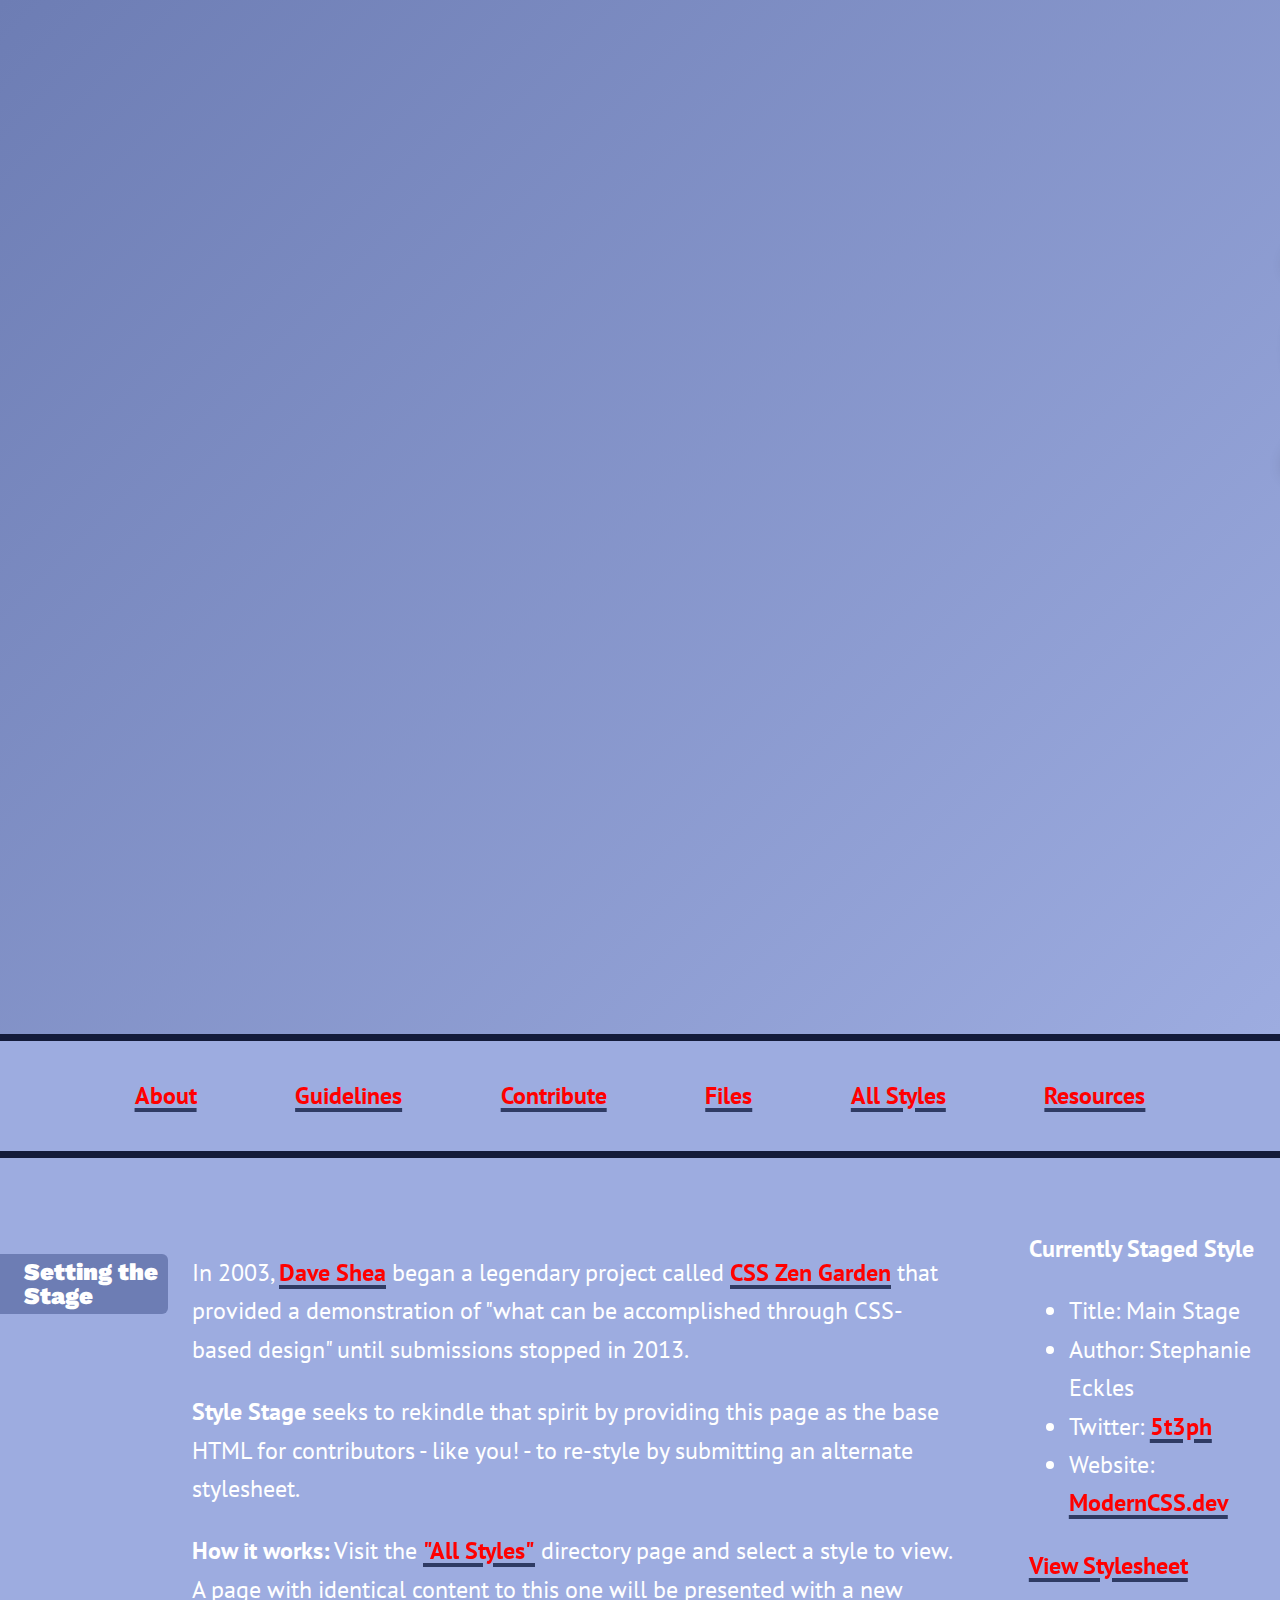
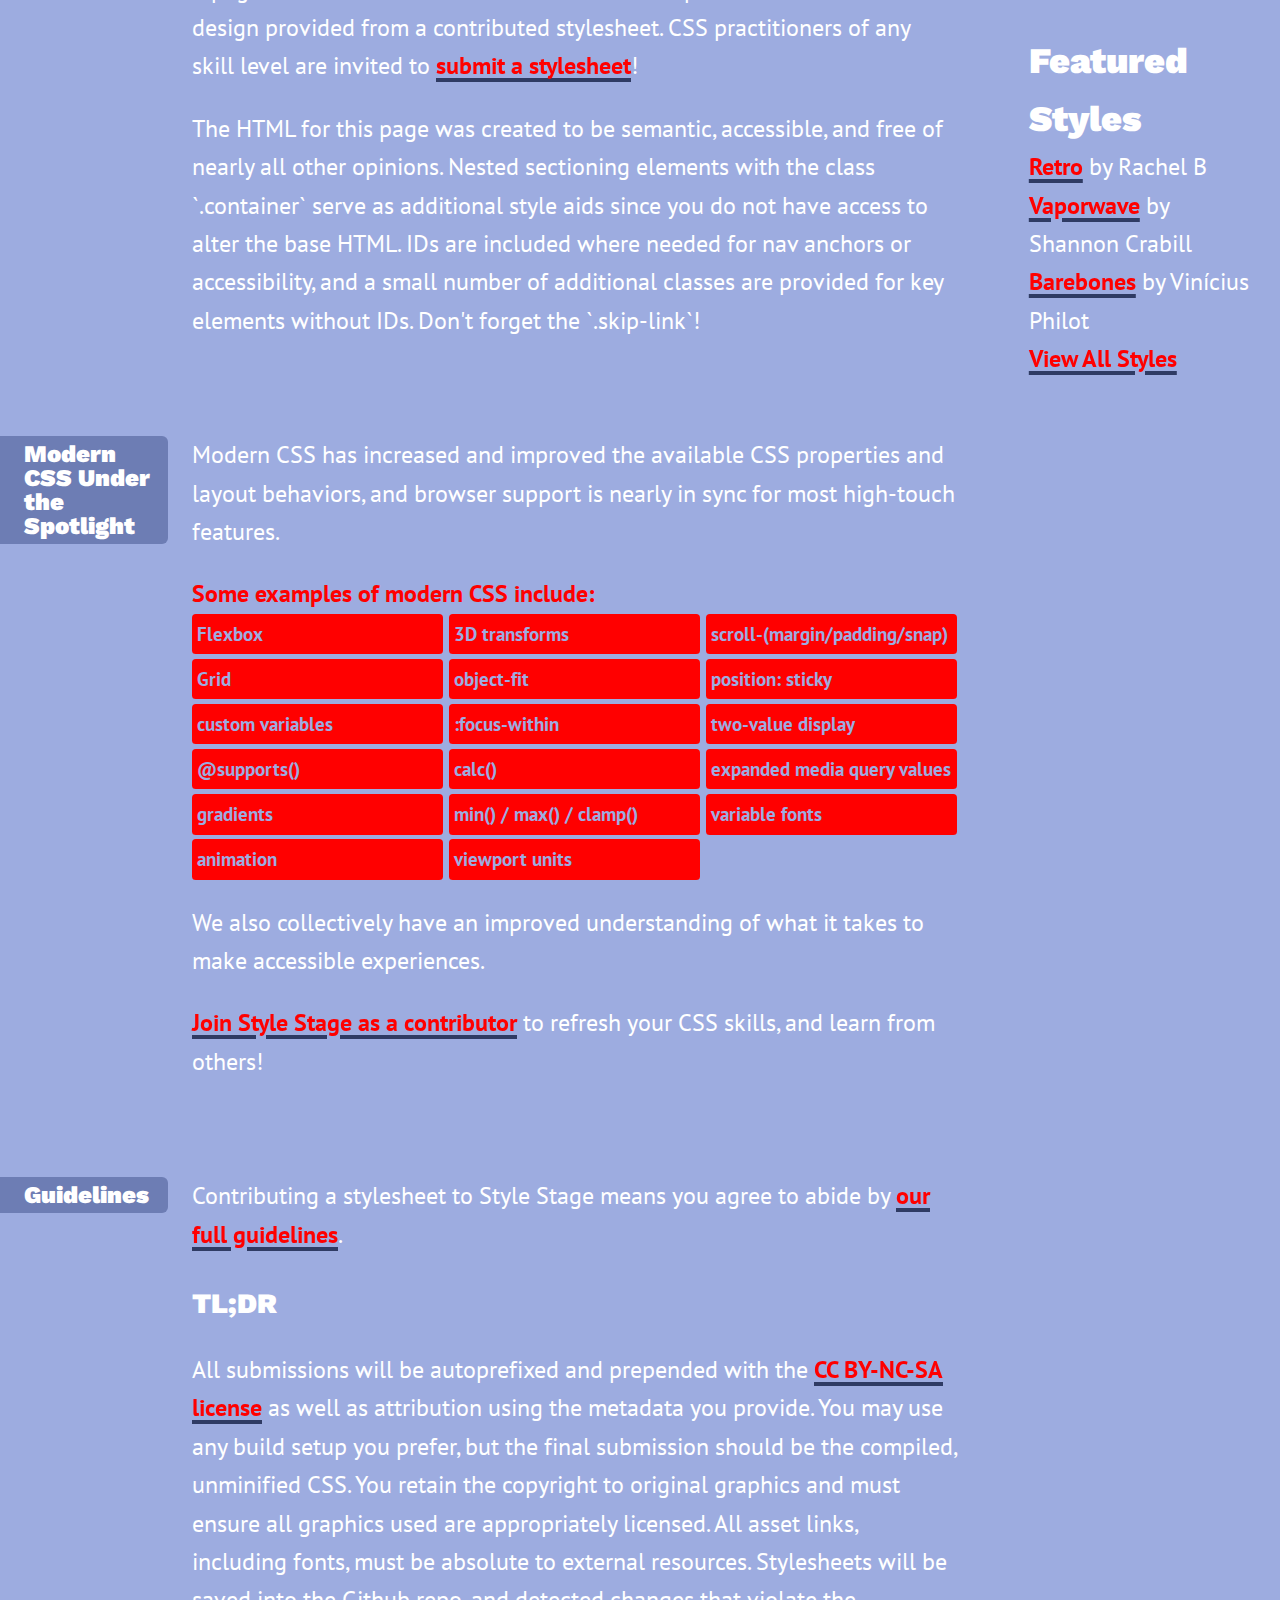
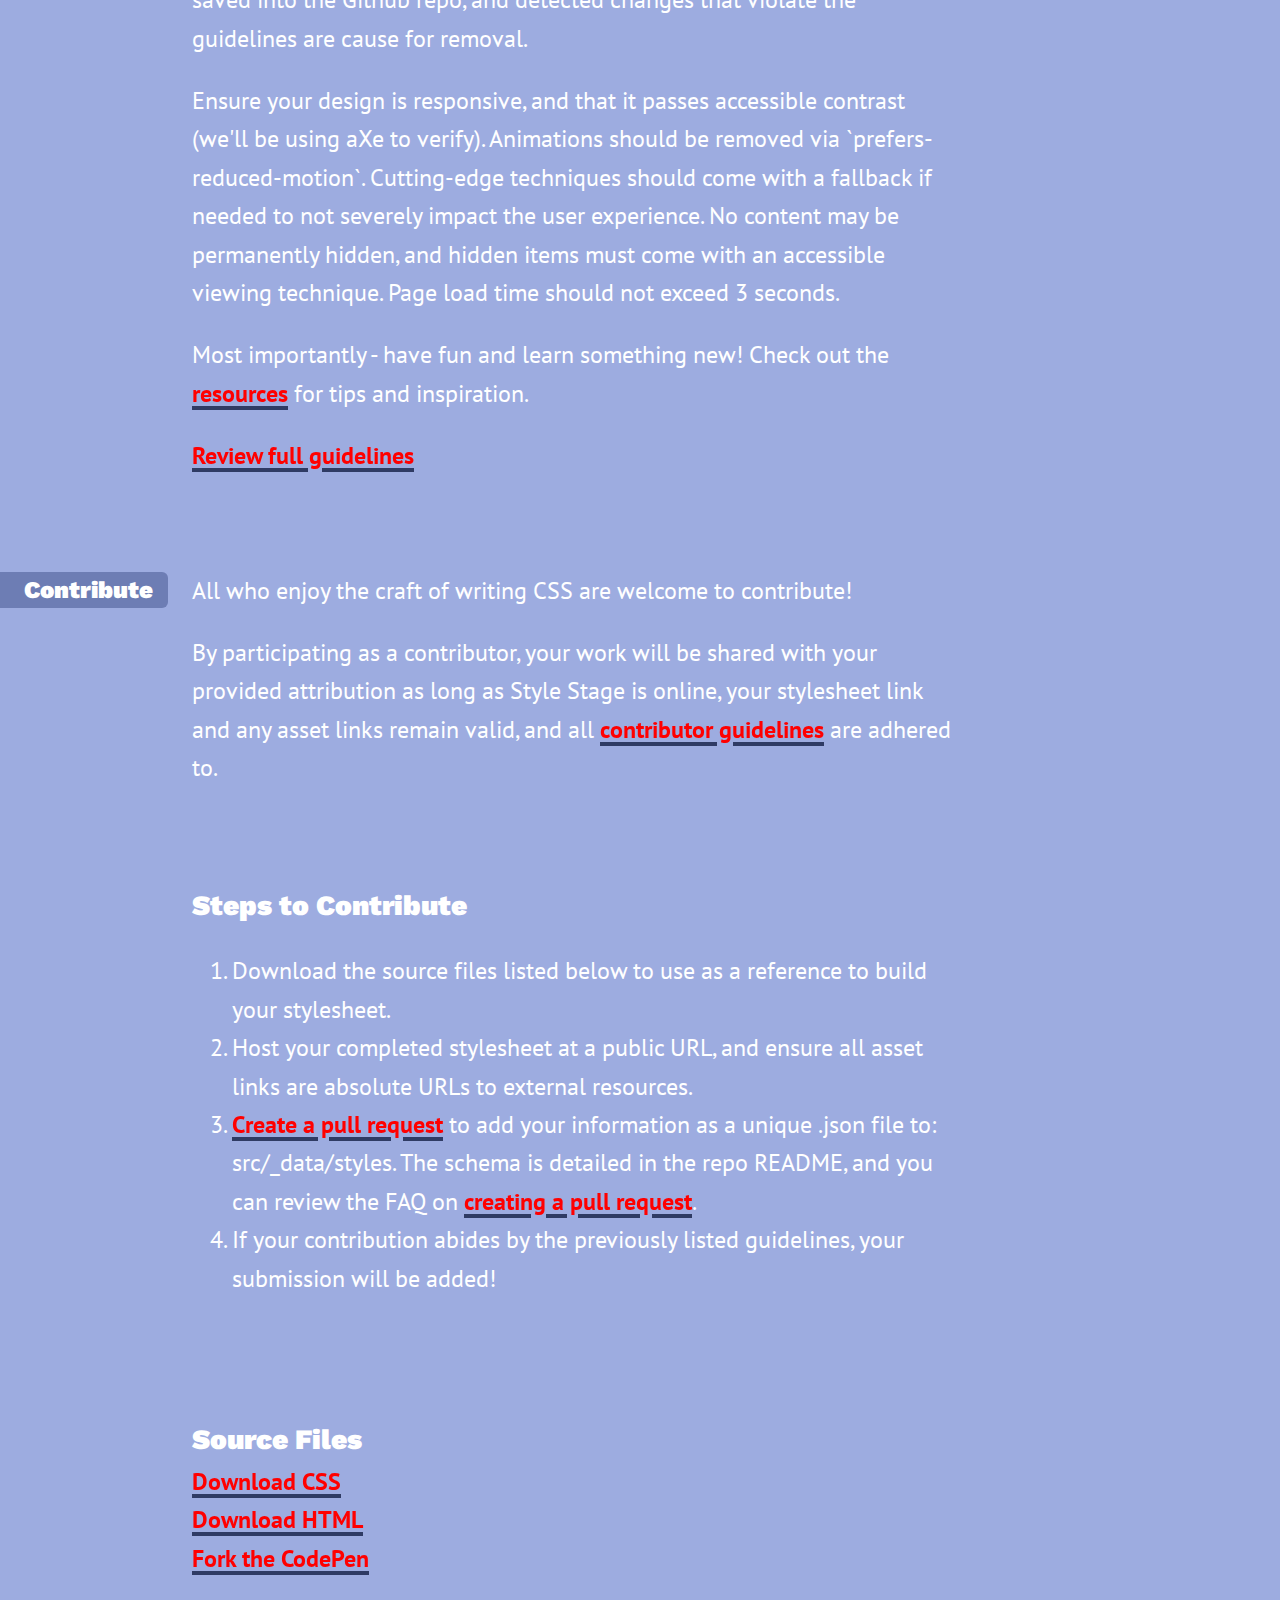
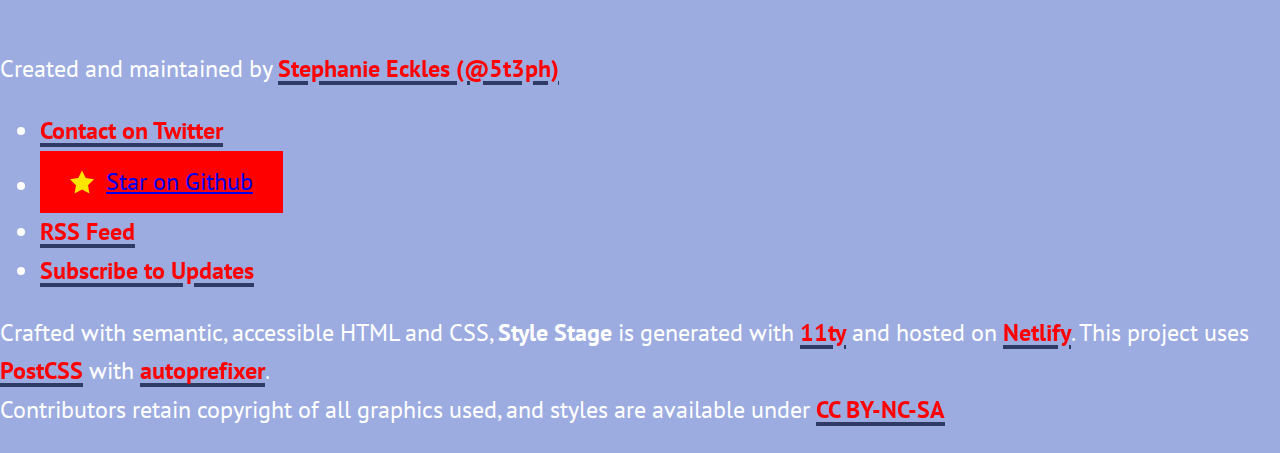
==== stylestage.html @ 35f38258 "from last stream" ====
<!DOCTYPE html>
<html lang="en">

<head>
  <meta charset="UTF-8" />
  <meta name="viewport" content="width=device-width, initial-scale=1" />
  <title>[Your Style Title] by Kevin Powell | Style Stage</title>
  <meta name="description" content="[Your optional description]" />
  <link
    href="https://fonts.googleapis.com/css2?family=PT+Sans+Narrow:wght@400;700&family=PT+Sans:ital,wght@0,400;0,700;1,400;1,700&display=swap"
    rel="stylesheet">
  <link href="https://fonts.googleapis.com/css2?family=Work+Sans:wght@100..900&display=swap" rel="stylesheet">
  <link href="https://fonts.googleapis.com/css2?family=Bungee+Shade&display=swap" rel="stylesheet">
  <link href="style.css" rel="stylesheet" />
</head>

<body>
  <a href="#main" class="skip-link">Skip to main content</a>
  <header>
    <div class="container">
      <h1>Style Stage</h1>
      <h2>A modern CSS showcase styled by community contributions</h2>
      <p>
        Maintained by <a href="https://twitter.com/5t3ph">Stephanie Eckles</a> of
        <a href="https://moderncss.dev">ModernCSS.dev</a>
      </p>
      <a href="https://github.com/5t3ph/stylestage" class="link-github"><span><svg xmlns="http://www.w3.org/2000/svg"
            viewBox="0 0 32 32" aria-hidden="true" focusable="false">
            <path
              d="M32 12.408l-11.056-1.607-4.944-10.018-4.944 10.018-11.056 1.607 8 7.798-1.889 11.011 9.889-5.199 9.889 5.199-1.889-11.011 8-7.798z">
            </path>
          </svg>
        </span>
        Star on Github</a>
    </div>
  </header>
  <nav>
    <ul>
      <li><a href="#about">About</a></li>
      <li><a href="#guidelines">Guidelines</a></li>
      <li><a href="#contribute">Contribute</a></li>
      <li><a href="#files">Files</a></li>
      <li><a href="/styles/">All Styles</a></li>
      <li><a href="/resources/">Resources</a></li>
    </ul>
  </nav>

  <main id="main" tabIndex="-1">
    <div class="container">
      <article id="about">
        <section class="container">
          <h2>Setting the Stage</h2>
          <p>
            In 2003, <a href="http://daveshea.com/projects/zen/">Dave Shea</a> began a legendary
            project called <a href="http://www.csszengarden.com/">CSS Zen Garden</a> that provided
            a demonstration of "what can be accomplished through CSS-based design" until
            submissions stopped in 2013.
          </p>
          <p>
            <strong>Style Stage</strong> seeks to rekindle that spirit by providing this page as
            the base HTML for contributors - like you! - to re-style by submitting an alternate
            stylesheet.
          </p>
          <blockquote>
            <p>
              <strong>How it works:</strong> Visit the
              <a href="/styles/">"All Styles"</a> directory page and select a style to view. A
              page with identical content to this one will be presented with a new design provided
              from a contributed stylesheet. CSS practitioners of any skill level are invited to
              <a href="#contribute">submit a stylesheet</a>!
            </p>
          </blockquote>
          <p>
            The HTML for this page was created to be semantic, accessible, and free of nearly all
            other opinions. Nested sectioning elements with the class `.container` serve as
            additional style aids since you do not have access to alter the base HTML. IDs are
            included where needed for nav anchors or accessibility, and a small number of
            additional classes are provided for key elements without IDs. Don't forget the
            `.skip-link`!
          </p>
        </section>
        <section class="container">
          <h2>Modern CSS Under the Spotlight</h2>
          <p>
            Modern CSS has increased and improved the available CSS properties and layout
            behaviors, and browser support is nearly in sync for most high-touch features.
          </p>
          <p>Some examples of modern CSS include:</p>
          <ul>
            <li>Flexbox</li>
            <li>Grid</li>
            <li>custom variables</li>
            <li>@supports()</li>
            <li>gradients</li>
            <li>animation</li>
            <li>3D transforms</li>
            <li>object-fit</li>
            <li>:focus-within</li>
            <li>calc()</li>
            <li>min() / max() / clamp()</li>
            <li>viewport units</li>
            <li>scroll-(margin/padding/snap)</li>
            <li>position: sticky</li>
            <li>two-value display</li>
            <li>expanded media query values</li>
            <li>variable fonts</li>
          </ul>
          <p>
            We also collectively have an improved understanding of what it takes to make
            accessible experiences.
          </p>
          <p>
            <a href="#contribute">Join Style Stage as a contributor</a> to refresh your CSS
            skills, and learn from others!
          </p>
        </section>
      </article>
      <article id="guidelines">
        <section class="container">
          <h2>Guidelines</h2>
          <p>
            Contributing a stylesheet to Style Stage means you agree to abide by
            <a href="/guidelines/">our full guidelines</a>.
          </p>
          <h3>TL;DR</h3>
          <p>
            All submissions will be autoprefixed and prepended with the
            <a href="https://creativecommons.org/licenses/by-nc-sa/3.0/">CC BY-NC-SA license</a>
            as well as attribution using the metadata you provide. You may use any build setup you
            prefer, but the final submission should be the compiled, unminified CSS. You retain
            the copyright to original graphics and must ensure all graphics used are appropriately
            licensed. All asset links, including fonts, must be absolute to external resources.
            Stylesheets will be saved into the Github repo, and detected changes that violate the
            guidelines are cause for removal.
          </p>
          <p>
            Ensure your design is responsive, and that it passes accessible contrast (we'll be
            using aXe to verify). Animations should be removed via `prefers-reduced-motion`.
            Cutting-edge techniques should come with a fallback if needed to not severely impact
            the user experience. No content may be permanently hidden, and hidden items must come
            with an accessible viewing technique. Page load time should not exceed 3 seconds.
          </p>
          <p>
            Most importantly - have fun and learn something new! Check out the
            <a href="/resources/">resources</a> for tips and inspiration.
          </p>
          <a href="/guidelines/" class="link-guidelines">Review full guidelines</a>
        </section>
      </article>
      <article id="contribute">
        <section class="container">
          <h2>Contribute</h2>
          <p>All who enjoy the craft of writing CSS are welcome to contribute!</p>
          <p>
            By participating as a contributor, your work will be shared with your provided
            attribution as long as Style Stage is online, your stylesheet link and any asset links
            remain valid, and all <a href="/guidelines/">contributor guidelines</a> are adhered
            to.
          </p>
        </section>
        <section class="container">
          <h3>Steps to Contribute</h3>
          <ol>
            <li>
              Download the source files listed below to use as a reference to build your
              stylesheet.
            </li>
            <li>
              Host your completed stylesheet at a public URL, and ensure all asset links are
              absolute URLs to external resources.
            </li>
            <li>
              <a href="https://github.com/5t3ph/stylestage">Create a pull request</a> to add your
              information as a unique .json file to: src/_data/styles. The schema is detailed in
              the repo README, and you can review the FAQ on
              <a href="/guidelines/#how-do-i-create-a-pull-request-pr">creating a pull request</a>.
            </li>
            <li>
              If your contribution abides by the previously listed guidelines, your submission
              will be added!
            </li>
          </ol>
        </section>
        <footer id="files">
          <div class="container">
            <h3>Source Files</h3>
            <a href="/source-files/style.css" class="link-downloadcss" download>Download CSS</a>
            <a href="/source-files/stylestage.html" class="link-downloadhtml" download>Download HTML</a>
            <a href="https://codepen.io/5t3ph/pen/b493845ae41e836889dd84fdbb0f5291" class="link-codepen" download>Fork
              the CodePen</a>
          </div>
        </footer>
      </article>
    </div>
  </main>
  <aside class="profile" aria-labelledby="profile-title">
    <div class="container">
      <h4 id="profile-title">Currently Staged Style</h4>
      <ul>
        <li class="profile-title"><span>Title:</span> <span>Main Stage</span></li>
        <li class="profile-author"><span>Author:</span> <span>Stephanie Eckles</span></li>
        <li class="profile-twitter">
          <span>Twitter:</span> <span><a href="https://twitter.com/5t3ph">5t3ph</a></span>
        </li>
        <li class="profile-website">
          <span>Website:</span> <span><a href="https://moderncss.dev">ModernCSS.dev</a></span>
        </li>
      </ul>
      <a href="/styles/css/main-stage.css">View Stylesheet</a>
    </div>
  </aside>
  <aside id="styles">
    <div class="container">
      <h2>Featured Styles</h2>
      <ul class="features">
        <li>
          <span>
            <a href="/styles/retro">Retro<span aria-hidden="true"></span></a>
            <span>by Rachel B</span>
          </span>
        </li>
        <li>
          <span>
            <a href="/styles/vaporwave">Vaporwave<span aria-hidden="true"></span></a>
            <span>by Shannon Crabill</span>
          </span>
        </li>
        <li>
          <span>
            <a href="/styles/barebones">Barebones<span aria-hidden="true"></span></a>
            <span>by Vinícius Philot</span>
          </span>
        </li>
      </ul>

      <a href="/styles/" class="link-allstyles">View All Styles</a>
    </div>
  </aside>
  <footer class="page-footer">
    <div class="container">
      <p>
        Created and maintained by
        <a href="https://twitter.com/5t3ph">Stephanie Eckles (@5t3ph)</a>
      </p>
      <ul>
        <li>
          <a href="https://twitter.com/5t3ph" class="link-twittercontact">Contact on Twitter</a>
        </li>
        <li>
          <a href="https://github.com/5t3ph/stylestage" class="link-github"><svg xmlns="http://www.w3.org/2000/svg"
              viewBox="0 0 32 32" aria-hidden="true" focusable="false">
              <path
                d="M32 12.408l-11.056-1.607-4.944-10.018-4.944 10.018-11.056 1.607 8 7.798-1.889 11.011 9.889-5.199 9.889 5.199-1.889-11.011 8-7.798z">
              </path>
            </svg>
            Star on Github</a>
        </li>
        <li><a href="/feed/" class="link-rss">RSS Feed</a></li>
        <li><a href="/subscribe/" class="link-support">Subscribe to Updates</a></li>
      </ul>
      <p>
        Crafted with semantic, accessible HTML and CSS, <strong>Style Stage</strong> is generated
        with <a href="https://11ty.dev">11ty</a> and hosted on
        <a href="https://netlify.com">Netlify</a>. This project uses
        <a href="https://postcss.org/">PostCSS</a> with
        <a href="https://github.com/postcss/autoprefixer">autoprefixer</a>.
      </p>
      <p>
        Contributors retain copyright of all graphics used, and styles are available under
        <a href="https://creativecommons.org/licenses/by-nc-sa/3.0/">CC BY-NC-SA</a>
      </p>
    </div>
  </footer>
</body>

</html>
---- style.css ----
/*#region reset  */

/* Box sizing rules */
*,
*::before,
*::after {
  box-sizing: border-box;
}

:root {
  --ff-body: "PT Sans", sans-serif;
  --ff-heading: "Work Sans", cursive;
  --ff-accent: "Bungee Shade", sans-serif;

  --fw-normal: 400;
  --fw-bold: 700;

  --clr-primary-100: #9dace0;
  --clr-primary-200: #6d7db4;
  --clr-primary-300: #4f5c8d;
  --clr-primary-400: #2f3b64;
  --clr-primary-500: #131b3a;

  --fs-base: 1rem;

  --clr-accent: #85ff9e;

  --clr-light: #fff;
  --clr-dark: #000;

  --clr-gradient: linear-gradient(
    -225deg,
    var(--clr-primary-400),
    var(--clr-primary-500)
  );
}

/* Remove default padding */
ul[class],
ol[class] {
  padding: 0;
}

/* Remove default margin */
body,
h1,
h2,
h3,
h4,
p,
ul[class],
ol[class],
figure,
blockquote {
  margin: 0;
}

/* Set core root defaults */
html {
  scroll-behavior: smooth;
}

/* Set core body defaults */
body {
  min-height: 100vh;
  text-rendering: optimizeSpeed;
  line-height: 1.6;
  font-size: var(--fs-base);
}

/* Remove list styles on ul, ol elements with a class attribute */
ul[class],
ol[class] {
  list-style: none;
}

/* A elements that don't have a class get default styles */
a:not([class]) {
  text-decoration-skip-ink: auto;
}

/* Make images easier to work with */
img,
picture {
  max-width: 100%;
  height: auto;
  display: block;
}

/* Natural flow and rhythm in articles by default */
section > * + * {
  margin-top: 1em;
}

/* Inherit fonts for inputs and buttons */
input,
button,
textarea,
select {
  font: inherit;
}

:focus {
  outline: 2px solid var(--clr-accent);
  outline-offset: 2px;
}

html {
  scrollbar-color: var(--clr-primary-400) white;
  /* scrollbar-width: thin; */
  /* width: 100vw; */
}

::-webkit-scrollbar {
  width: 1em;
  background: var(--clr-primary-200);
  /* border-left: 1px solid var(--clr-primary-200); */
}

::-webkit-scrollbar-thumb {
  background-image: linear-gradient(
    var(--clr-primary-300),
    var(--clr-primary-400)
  );
  border-radius: 100vw;
}

/* Remove all animations and transitions for people that prefer not to see them */
@media (prefers-reduced-motion: reduce) {
  * {
    animation-duration: 0.01ms !important;
    animation-iteration-count: 1 !important;
    transition-duration: 0.01ms !important;
    scroll-behavior: auto !important;
  }
}

/*#endregion  */

::selection {
  color: var(--clr-light);
  background: var(--clr-primary-400);
}

html {
  overflow-x: hidden;

  font-size: 1.25rem;
  font-size: clamp(1rem, 5vw, 1.5rem);
  scroll-padding-top: 7rem;
}

body {
  background: var(--clr-primary-500);
  color: var(--clr-light);
  margin: 0;
  font-family: var(--ff-body);
  line-height: 1.6;
  width: 100vw;
}

.skip-link:not(:focus):not(:active) {
  clip: rect(0 0 0 0);
  clip-path: inset(50%);
  height: 1px;
  overflow: hidden;
  position: absolute;
  white-space: nowrap;
  width: 1px;
}

h1,
h2,
h3 {
  font-family: var(--ff-heading);
  font-weight: 900;
}

h1 {
  color: transparent;
  background-image: linear-gradient(-45deg, limegreen, var(--clr-accent));
  -webkit-background-clip: text;
  background-clip: text;
  padding: 0.05em;
  font-size: clamp(5rem, 2rem + 30vw, 14rem);
  text-transform: uppercase;
  line-height: 0.6;
  width: min-content;
  margin: 1rem calc(-50vw + 50%);
  /* opacity: 0.5; */
  text-align: center;
  position: relative;
  text-shadow: 0 0.05em 0.05em rgba(0, 0, 0, 0.3);
  letter-spacing: -0.075em;
}

h1::after {
  content: "";
  display: block;
  height: 4px;
  background: currentColor;
  width: 40%;
  margin: 2rem auto;
  opacity: 0.2;
}

h1 + h2 {
  font-size: clamp(2rem, 20vw, 2.5rem);
  line-height: 1;
  color: var(--clr-light);
}

a:not(.link-github) {
  color: var(--clr-accent);
  font-weight: var(--fw-bold);
  position: relative;
  text-underline-offset: 0.15em;
  text-decoration-color: var(--clr-primary-200);
  text-decoration-thickness: 0.15em;
  text-decoration-skip: none;
  transition: all 250ms;
}

a:hover,
a:focus {
  color: #fff;
  text-decoration-color: var(--clr-accent);
}

section {
  margin-bottom: 2em;
}

article h2 {
  font-size: 2rem;
  line-height: 1;
  background: var(--clr-primary-400);
  color: var(--clr-light);
  align-self: start;
  padding: 0.25em;
  border-radius: 0.25em;
}

.container {
  padding: 1rem;
  max-width: 75ch;
  margin-left: auto;
  margin-right: auto;
}

header {
  background-image: var(--clr-gradient);
  text-align: center;
  min-height: 100vh;
  display: flex;
  align-items: center;
  overflow: hidden;
}

header > .container > * + * {
  margin-top: 2rem;
}

header h2 {
  font-family: var(--ff-accent);
}

header a {
  color: var(--clr-light);
  opacity: 0.8;
}

nav {
  --border: 0.3em;
  background: var(--clr-primary-500);
  padding: 1.5em;
  margin: 0 0 2em 0;
  border-top: var(--border) solid var(--clr-primary-100);
  border-bottom: var(--border) solid var(--clr-primary-100);
}

@media (min-width: 37em) {
  nav {
    position: sticky;
    z-index: 100;
    top: calc(var(--border) * -1);
  }
}

nav ul {
  list-style: none;
  padding: 0;
  margin: 0;
  display: flex;
  justify-content: space-evenly;
}

nav a {
  color: var(--clr-light);
}

nav a::before,
nav a::after {
  display: none;
}

nav a:hover,
nav a:focus {
  color: var(--clr-primary-200);
}

.link-github {
  display: inline-flex;
  align-items: center;
  gap: 0.5em;
  background: var(--clr-accent);
  padding: 0.5em 1.25em;
  /* line-height: 1; */
}

.link-github span {
  display: flex;
  width: 1em;
}

.link-github svg {
  width: 1em;
  fill: #ffe600;
}

.link-github:hover,
.link-github:focus {
  background: var(--clr-light);
  color: var(--clr-accent);
}

#about ul {
  --gap: 0.25em;
  list-style: none;
  margin: 0;
  padding: 0;
  /* display: grid; */
  columns: 8em 4;
  gap: var(--gap);
}

#about li {
  align-self: start;
  font-size: 0.8rem;
  padding: 0.25em;
  background: var(--clr-accent);
  color: var(--clr-primary-500);
  font-weight: 700;
  margin-bottom: var(--gap);
  border-radius: 0.2em;
  break-inside: avoid;
  /* overflow-wrap: break-word; */
}

#about section:nth-of-type(2) p:nth-of-type(2) {
  font-weight: var(--fw-bold);
  color: var(--clr-accent);
}

@media (min-width: 60em) {
  body {
    display: grid;
    grid-template-columns: 4fr 1fr;
    column-gap: 1em;
    grid-template-areas:
      "header header"
      "nav nav"
      "main aside-one"
      "main aside-two"
      "main ."
      "footer footer";
  }

  header {
    grid-area: header;
  }
  nav {
    grid-area: nav;
  }
  main {
    grid-area: main;
  }

  footer {
    grid-area: footer;
  }

  aside:first-of-type {
    grid-area: aside-one;
  }
  aside:last-of-type {
    grid-area: aside-two;
  }

  .container {
    padding-left: 0;
    max-width: 70rem;
    margin-left: 0;
  }

  header .container {
    margin-left: auto;
    margin-right: auto;
    max-width: 75ch;
  }

  article .container {
    display: grid;
    column-gap: 1em;
    grid-template-columns: 7rem minmax(7em, 60ch);
  }

  article h2 {
    grid-column: 1 / 2;
    position: sticky;
    top: 7rem;
    font-size: 1rem;
    border-radius: 0 0.25em 0.25em 0;
    padding-left: 1em;
  }

  article *:not(h2) {
    grid-column: 2 / 3;
  }

  article p:first-of-type {
    margin: 0;
  }
}
@media (prefers-reduced-motion: no-preference) {
  header {
    animation: intro 2s forwards;
  }

  header .container h1 {
    transform: translate(100vw, 0);
  }

  header .container h1 {
    animation: 1s header-intro 1.2s forwards ease-in, glow 5s alternate infinite;
    width: min-content;
    transform-origin: top left;
  }
  header .container *:not(h1) {
    transform: translate(0, 100vh);
    animation: other-intro 1s forwards ease-in;
  }

  header .container h2 {
    animation-delay: 1.5s;
  }
  header .container p {
    animation-delay: 1.8s;
  }
  header .container a {
    animation-delay: 2.1s;
  }

  @media (min-width: 62.5em) {
    header .container h1 {
      width: min-content;
    }
  }

  @keyframes intro {
    0% {
      clip-path: polygon(50% 50%, 50% 50%, 50% 50%, 50% 50%);
    }

    20% {
      clip-path: polygon(45% 45%, 55% 45%, 55% 55%, 45% 55%);
    }

    40% {
      clip-path: polygon(45% 45%, 55% 45%, 55% 55%, 45% 55%);
      transform: rotate(2turn);
    }
    50% {
      clip-path: polygon(47% 47%, 53% 47%, 53% 53%, 47% 53%);
    }

    70% {
      clip-path: polygon(0 0, 100% 0%, 100% 100%, 0% 100%);
      transform: rotate(2turn);
    }
    100% {
      clip-path: polygon(0 0, 100% 0%, 100% 100%, 0% 100%);
      transform: rotate(2turn);
    }
  }

  @keyframes header-intro {
    0% {
      transform: translate(100vw, 0);
    }
    60% {
      transform: translate(0, 0);
      margin-left: 0;
    }
    62% {
      transform: translate(0, 0) rotate(-8deg);
      margin-left: 0;
    }
    74% {
      transform: translate(0, -10%) rotate(-8deg);
      margin-left: 0%;
    }
    74% {
      transform: translate(0, -10%) rotate(-8deg);
      margin-left: 0%;
    }
    100% {
      transform: translate(-50%, 0) rotate(0);
      margin-left: 50%;
    }
  }

  @keyframes other-intro {
    0% {
      transform: translate(0, 100vh);
    }
    90% {
      transform: translate(0, -30%);
    }
    96% {
      transform: translate(0, 20%);
    }
    100% {
      transform: translate(0, 0);
    }
  }
}

@media (prefers-color-scheme: light) {
  :root {
    --clr-primary-500: #9dace0;
    --clr-primary-400: #6d7db4;
    --clr-primary-300: #4f5c8d;
    --clr-primary-200: #2f3b64;
    --clr-primary-100: #131b3a;

    --clr-accent: red;
  }
}
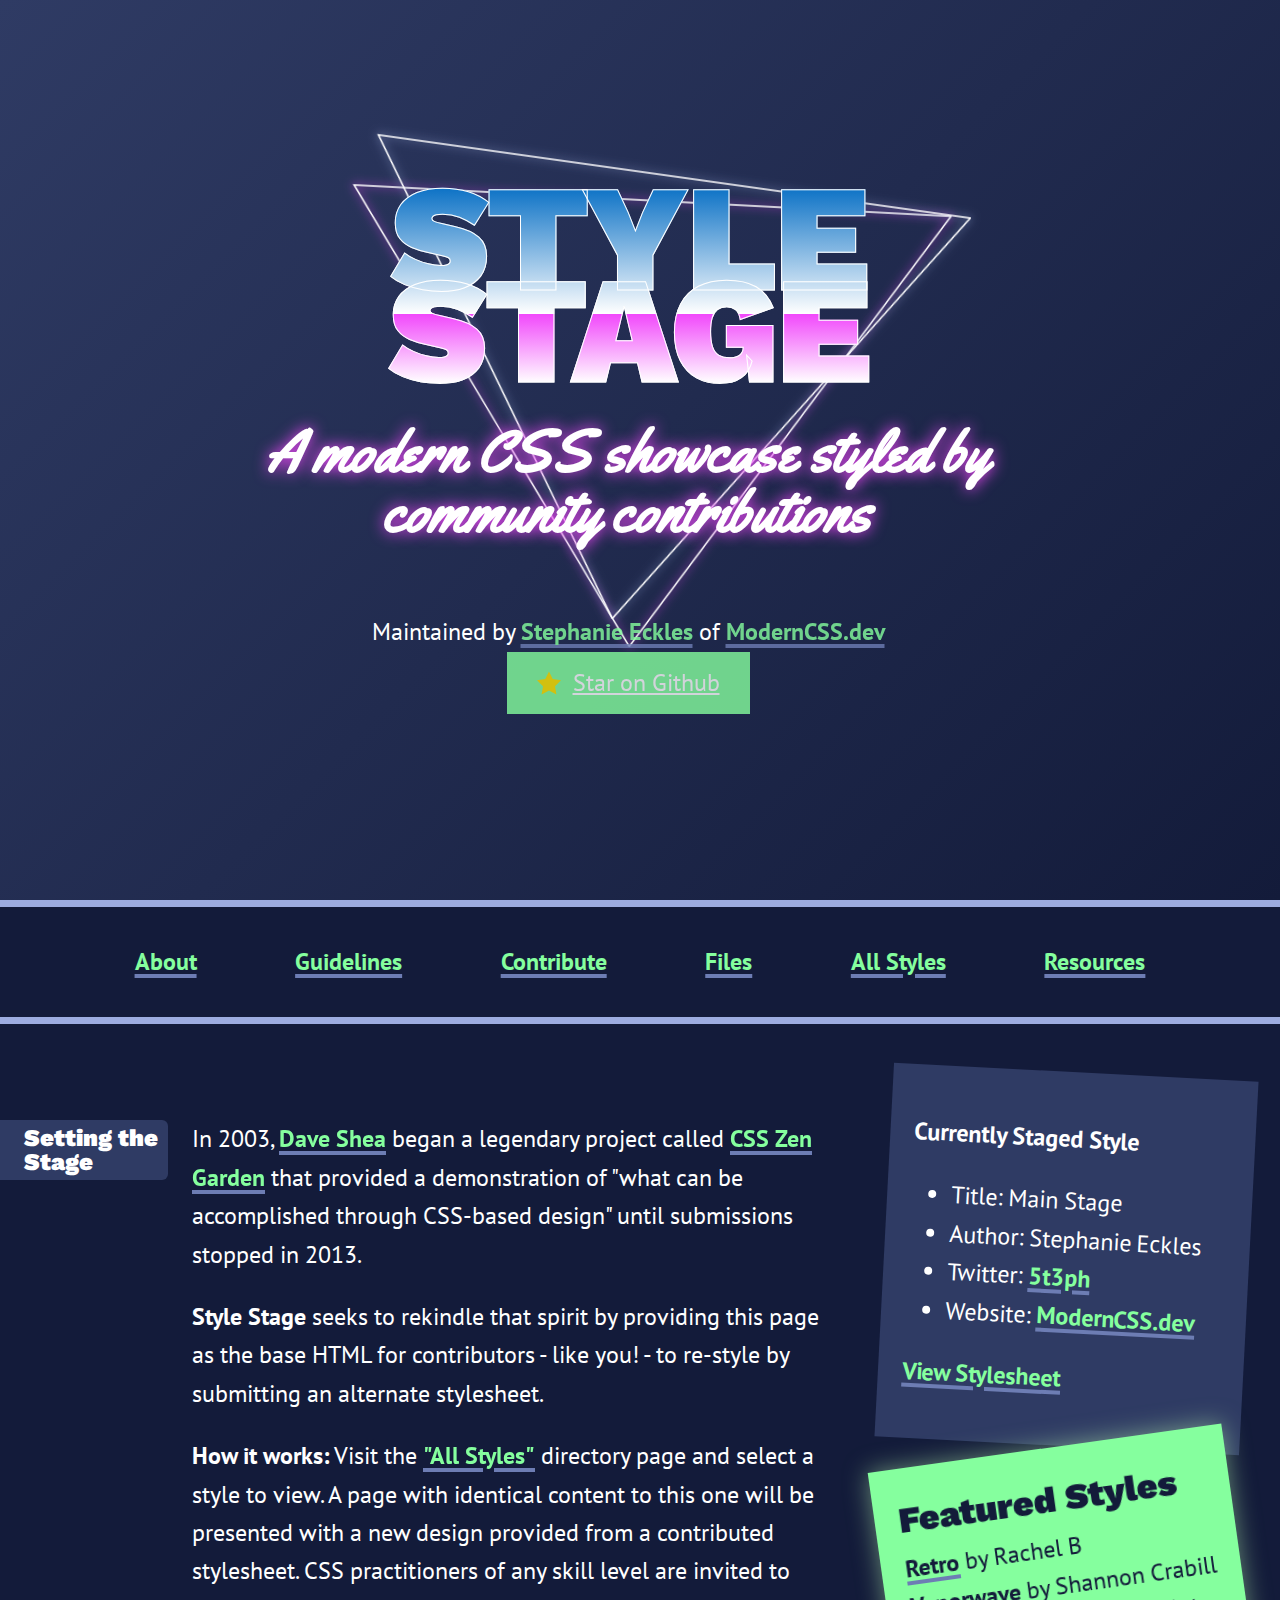
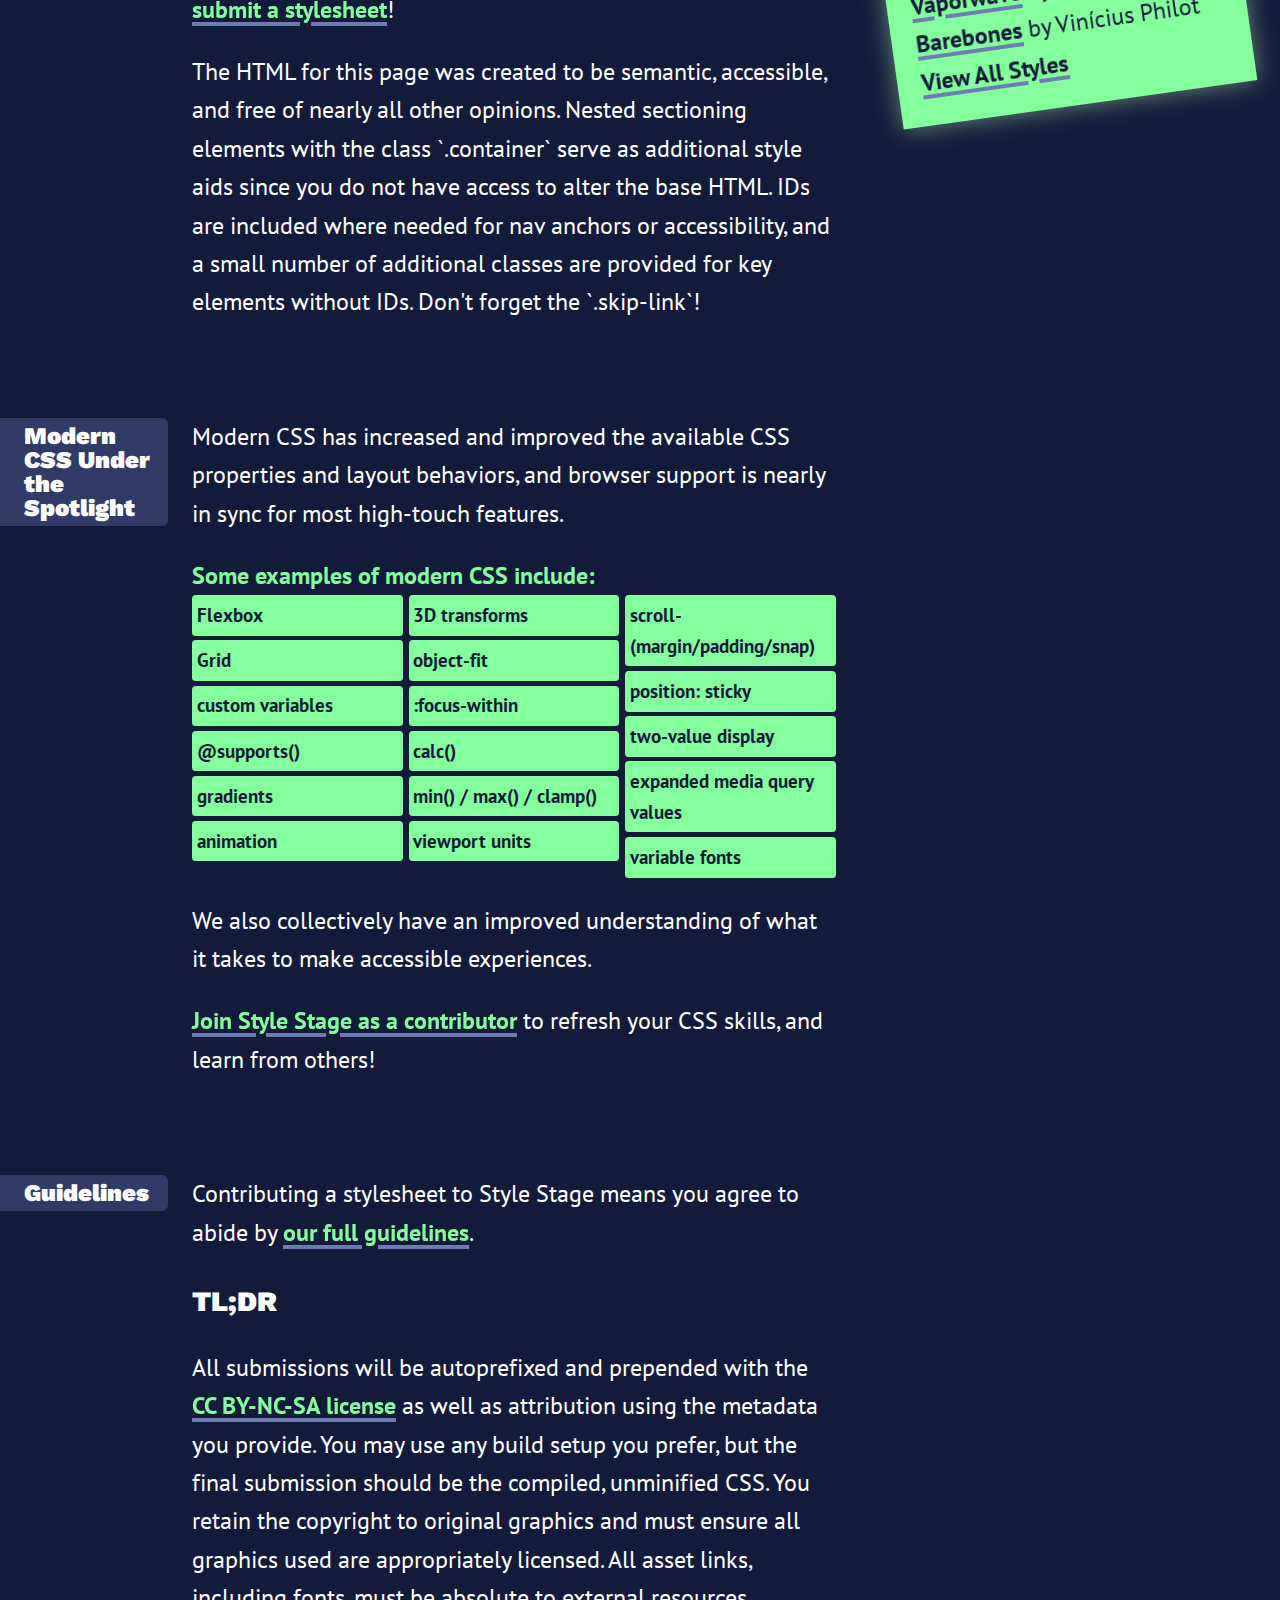
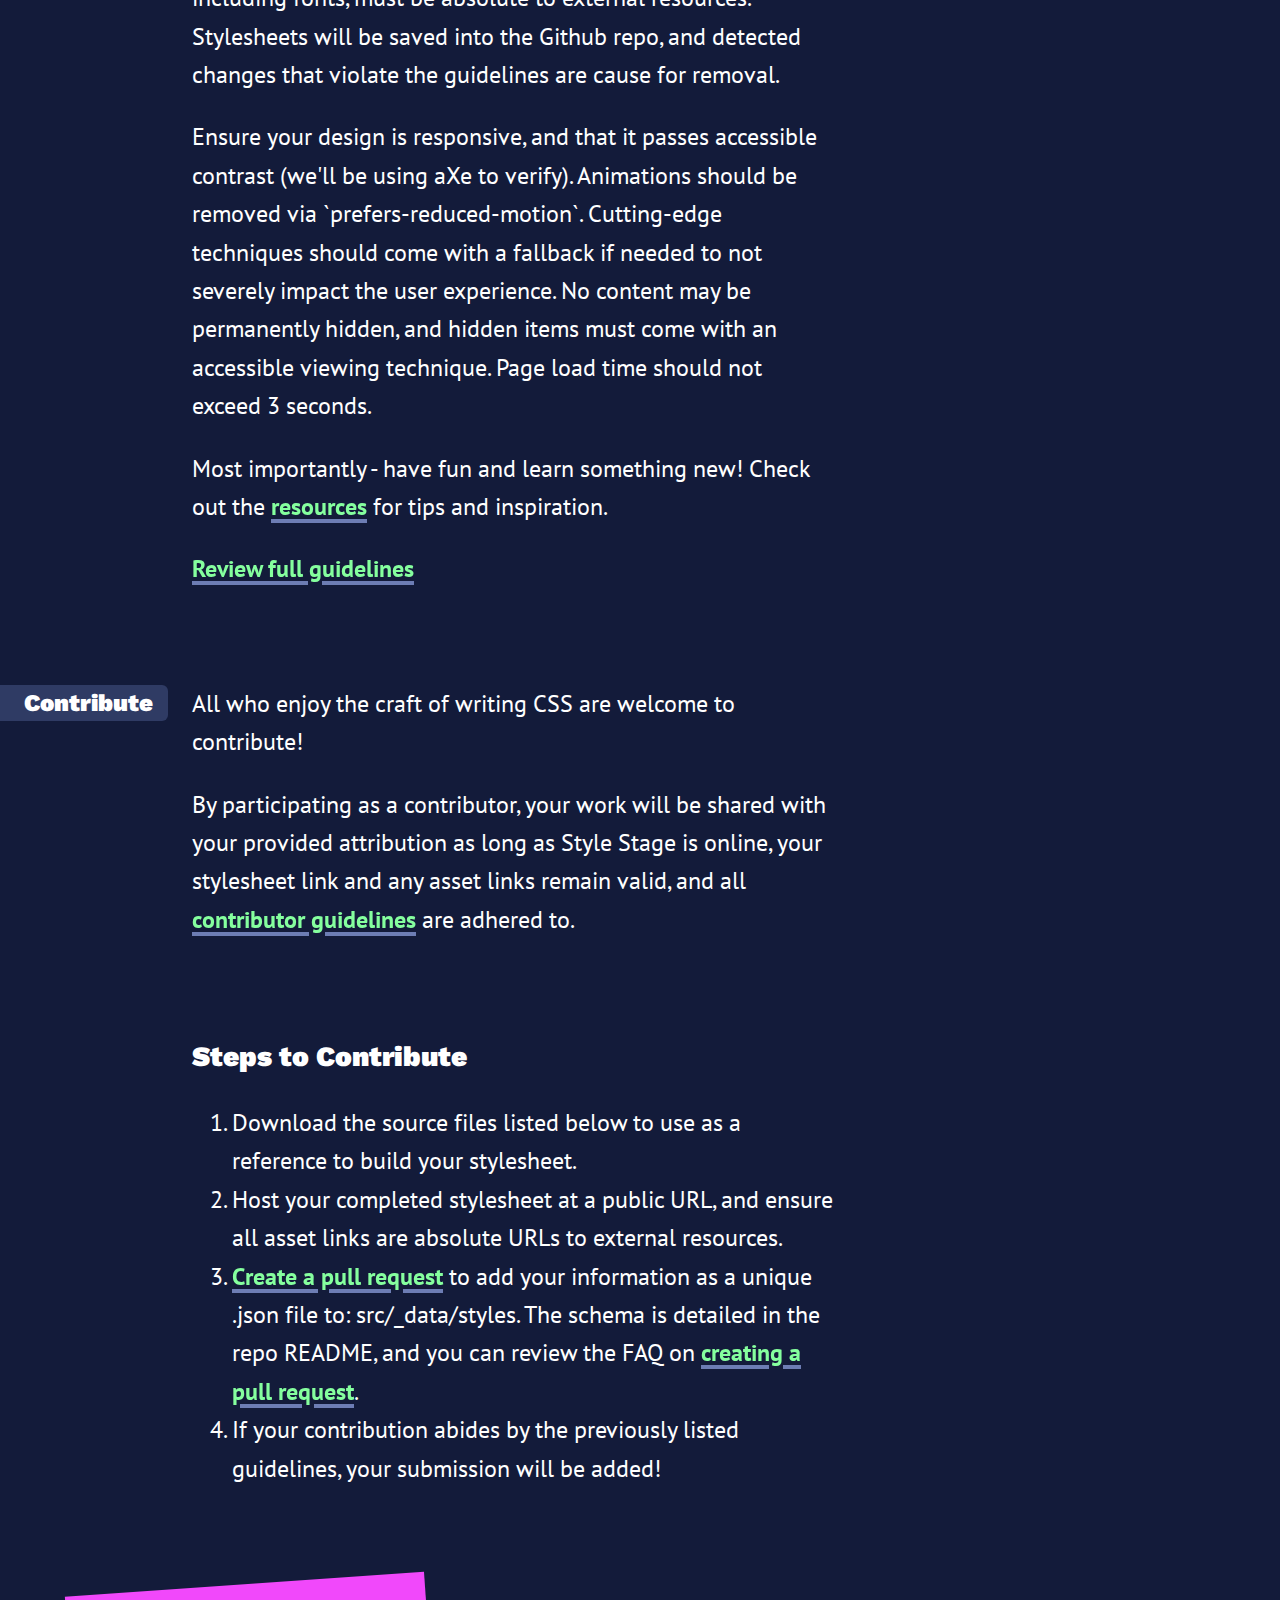
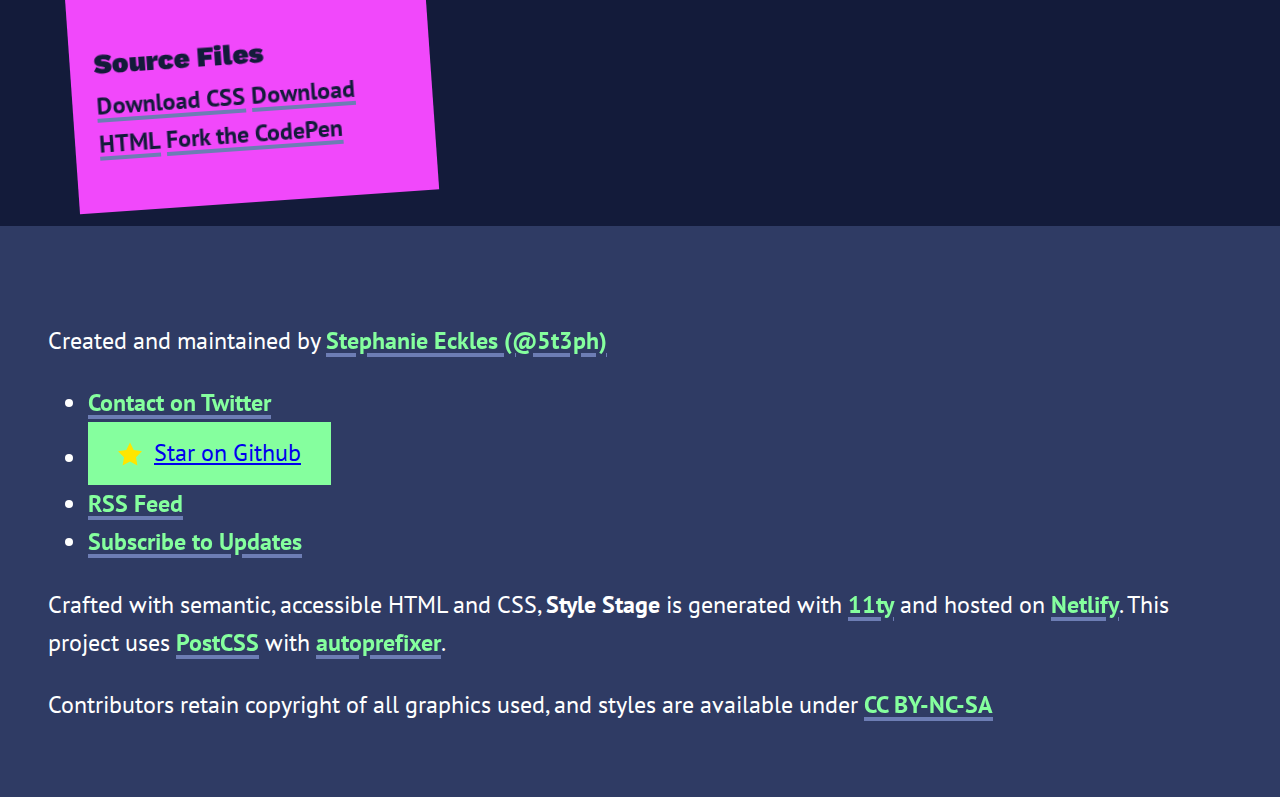
==== commit 5d524392: "update from last stream" ====
--- a/stylestage.html
+++ b/stylestage.html
@@ -12,11 +12,13 @@
   <link href="https://fonts.googleapis.com/css2?family=Work+Sans:wght@100..900&display=swap" rel="stylesheet">
   <link href="https://fonts.googleapis.com/css2?family=Bungee+Shade&display=swap" rel="stylesheet">
   <link href="style.css" rel="stylesheet" />
+  <link href="https://fonts.googleapis.com/css2?family=Yellowtail&display=swap" rel="stylesheet">
 </head>
 
 <body>
   <a href="#main" class="skip-link">Skip to main content</a>
   <header>
+
     <div class="container">
       <h1>Style Stage</h1>
       <h2>A modern CSS showcase styled by community contributions</h2>
--- a/style.css
+++ b/style.css
@@ -1,3 +1,7 @@
+main:focus {
+  outline: 0;
+}
+
 /*#region reset  */
 
 /* Box sizing rules */
@@ -10,7 +14,9 @@
 :root {
   --ff-body: "PT Sans", sans-serif;
   --ff-heading: "Work Sans", cursive;
-  --ff-accent: "Bungee Shade", sans-serif;
+  /* --ff-accent: "Bungee Shade", sans-serif; */
+  --ff-accent: 'Yellowtail', cursive;
+;
 
   --fw-normal: 400;
   --fw-bold: 700;
@@ -22,8 +28,10 @@
   --clr-primary-500: #131b3a;
 
   --fs-base: 1rem;
-
+  /* 52ff75 */
   --clr-accent: #85ff9e;
+
+  --clr-tertiary: #f148fb;
 
   --clr-light: #fff;
   --clr-dark: #000;
@@ -138,8 +146,8 @@
 /*#endregion  */
 
 ::selection {
-  color: var(--clr-light);
-  background: var(--clr-primary-400);
+  color: var(--clr-dark);
+  background: var(--clr-tertiary);
 }
 
 html {
@@ -178,36 +186,69 @@
 
 h1 {
   color: transparent;
-  background-image: linear-gradient(-45deg, limegreen, var(--clr-accent));
+  /* color: red; */
+  -webkit-text-stroke: 1px white;
+  background-image: 
+
+    linear-gradient(
+      rgb(9, 112, 197) 0%,
+       #fff 65%, 
+      var(--clr-tertiary) 60%, 
+      #fff
+      );
   -webkit-background-clip: text;
   background-clip: text;
   padding: 0.05em;
-  font-size: clamp(5rem, 2rem + 30vw, 14rem);
+  font-size: clamp(3rem, 1rem + 10vw, 10rem);
   text-transform: uppercase;
   line-height: 0.6;
-  width: min-content;
-  margin: 1rem calc(-50vw + 50%);
-  /* opacity: 0.5; */
   text-align: center;
   position: relative;
-  text-shadow: 0 0.05em 0.05em rgba(0, 0, 0, 0.3);
-  letter-spacing: -0.075em;
-}
-
-h1::after {
-  content: "";
+  z-index: 1;
+  letter-spacing: -0.025em;
+  margin-bottom: .25em;
+}
+header {position: relative; z-index: 0;}
+header::before,
+header::after {
+  --fill: red;
+  content: '';
+  background: url('data:image/svg+xml;utf8, <svg width="800" height="600" xmlns="http://www.w3.org/2000/svg"><path d="m0.75,596.12492l398.49999,-595.37492l398.49999,595.37492l-796.99997,0z" stroke-width="2" stroke="white" fill="none" /></svg>') no-repeat;
+  position: absolute;
+  background-size: contain;
+  background-position: center center;
   display: block;
-  height: 4px;
-  background: currentColor;
-  width: 40%;
-  margin: 2rem auto;
-  opacity: 0.2;
-}
+  top: 5rem;
+  left: 50%;
+  bottom: 6rem;
+  width: min(70vw, 25rem);
+  z-index: -1;
+  /* mix-blend-mode: multiply; */
+}
+
+header::before {
+  transform: rotate(183deg) translateX(50%);
+  filter: drop-shadow(0 0 5px var(--clr-tertiary)); 
+
+}
+
+header::after {
+  transform: rotate(188deg) translateX(50%);
+  filter: drop-shadow(0 0 5px var(--clr-primary-100)); 
+}
+
+
 
 h1 + h2 {
   font-size: clamp(2rem, 20vw, 2.5rem);
   line-height: 1;
   color: var(--clr-light);
+  text-shadow: 0 0 .25em var(--clr-tertiary);
+  margin-top: 0;
+  margin-bottom: 3rem;
+  padding: 0 1em;
+  position: relative;
+  z-index: 10;
 }
 
 a:not(.link-github) {
@@ -224,7 +265,7 @@
 a:hover,
 a:focus {
   color: #fff;
-  text-decoration-color: var(--clr-accent);
+  text-decoration-color: var(--clr-tertiary);
 }
 
 section {
@@ -257,9 +298,7 @@
   overflow: hidden;
 }
 
-header > .container > * + * {
-  margin-top: 2rem;
-}
+
 
 header h2 {
   font-family: var(--ff-accent);
@@ -365,15 +404,15 @@
 @media (min-width: 60em) {
   body {
     display: grid;
-    grid-template-columns: 4fr 1fr;
+    grid-template-columns: minmax(14rem, max-content) 14rem minmax(0.5em, 1fr);
     column-gap: 1em;
     grid-template-areas:
-      "header header"
-      "nav nav"
-      "main aside-one"
-      "main aside-two"
-      "main ."
-      "footer footer";
+      "header header header"
+      "nav nav nav"
+      "main aside-one ."
+      "main aside-two ."
+      "main . ."
+      "footer footer footer";
   }
 
   header {
@@ -409,7 +448,7 @@
     max-width: 75ch;
   }
 
-  article .container {
+  article > .container {
     display: grid;
     column-gap: 1em;
     grid-template-columns: 7rem minmax(7em, 60ch);
@@ -432,7 +471,7 @@
     margin: 0;
   }
 }
-@media (prefers-reduced-motion: no-preference) {
+/* @media (prefers-reduced-motion: no-preference) {
   header {
     animation: intro 2s forwards;
   }
@@ -443,7 +482,6 @@
 
   header .container h1 {
     animation: 1s header-intro 1.2s forwards ease-in, glow 5s alternate infinite;
-    width: min-content;
     transform-origin: top left;
   }
   header .container *:not(h1) {
@@ -459,13 +497,7 @@
   }
   header .container a {
     animation-delay: 2.1s;
-  }
-
-  @media (min-width: 62.5em) {
-    header .container h1 {
-      width: min-content;
-    }
-  }
+  } */
 
   @keyframes intro {
     0% {
@@ -547,3 +579,93 @@
     --clr-accent: red;
   }
 }
+
+#styles,
+.profile {
+  max-width: max-content;
+  margin: 0 auto;
+}
+
+#styles {
+  background: var(--clr-accent);
+  color: var(--clr-primary-500);
+  padding: 1em;
+  transform: rotate(-8deg);
+  box-shadow: 0 0em 1em rgba(192, 255, 180, 0.5);
+  position: relative;
+  /* outline: 1px solid var(--clr-tertiary);
+  outline-offset: 0.25em; */
+}
+
+#styles::after {
+  opacity: 0;
+  content: "";
+  position: absolute;
+  top: 0;
+  bottom: 0;
+  right: 0;
+  left: 0;
+  z-index: -1;
+  box-shadow: 0 0em 2em rgba(192, 255, 180, 0.5);
+  transition: opacity 250ms linear;
+}
+
+#styles:hover::after {
+  opacity: 1;
+}
+
+#styles a,
+#files a {
+  color: inherit;
+}
+
+#styles a:hover,
+#styles a:focus {
+  text-decoration-color: var(--clr-light);
+}
+
+#styles .container {
+  padding: 0;
+}
+
+#files,
+.profile {
+  background: var(--clr-primary-400);
+  /* color: var(--clr-primary-500); */
+  padding: 1em;
+  transform: rotate(3deg);
+  position: relative;
+}
+
+#files {
+  background: var(--clr-tertiary);
+  color: var(--clr-primary-500);
+  transform: rotate(-4deg);
+  width: 15em;
+}
+
+#files a:hover,
+#files a:focus {
+  color: var(--clr-accent);
+  text-decoration-color: var(--clr-accent);
+}
+
+@media (min-width: 60em) {
+  #styles,
+  .profile {
+    margin: 0 -1em;
+  }
+
+  #files {
+    margin-left: 3em;
+  }
+}
+
+footer:not(#files) {
+  background: var(--clr-primary-400);
+  padding: 2em;
+}
+
+footer p {
+  margin-top: 1em;
+}
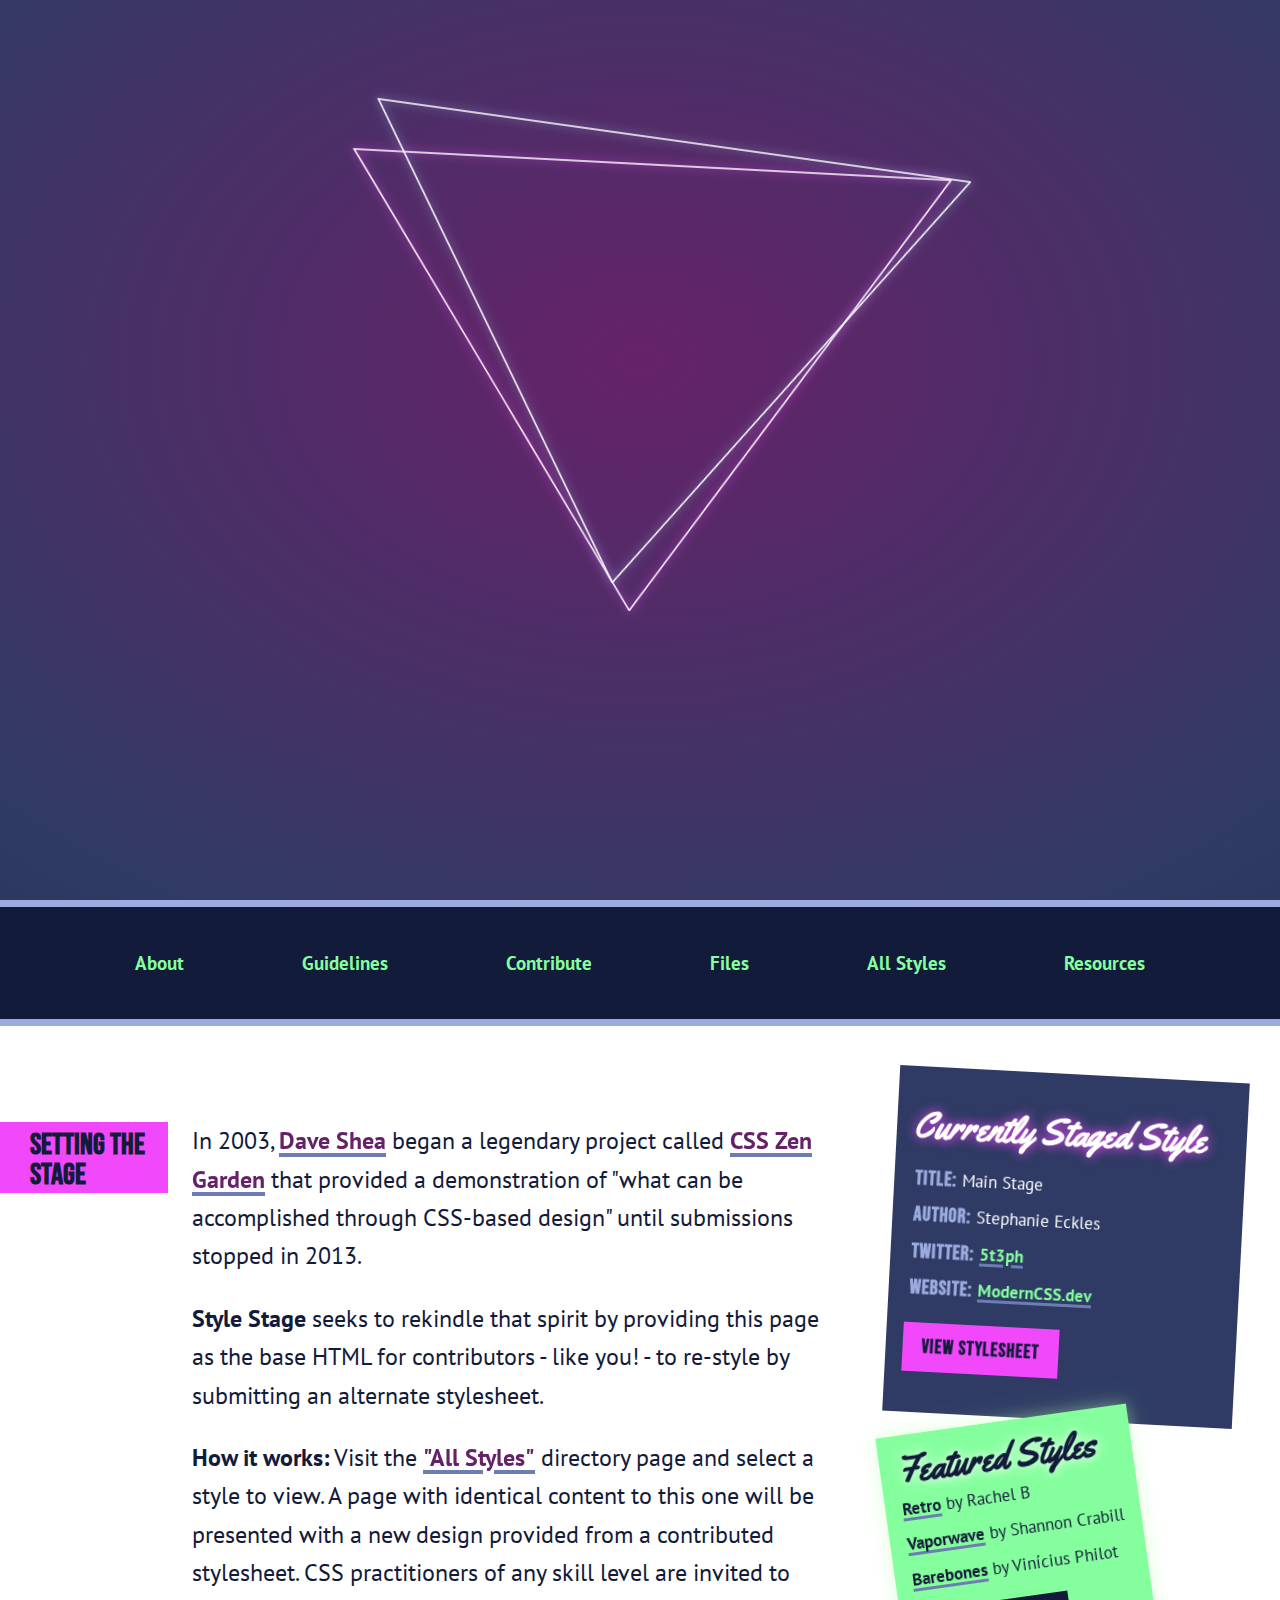
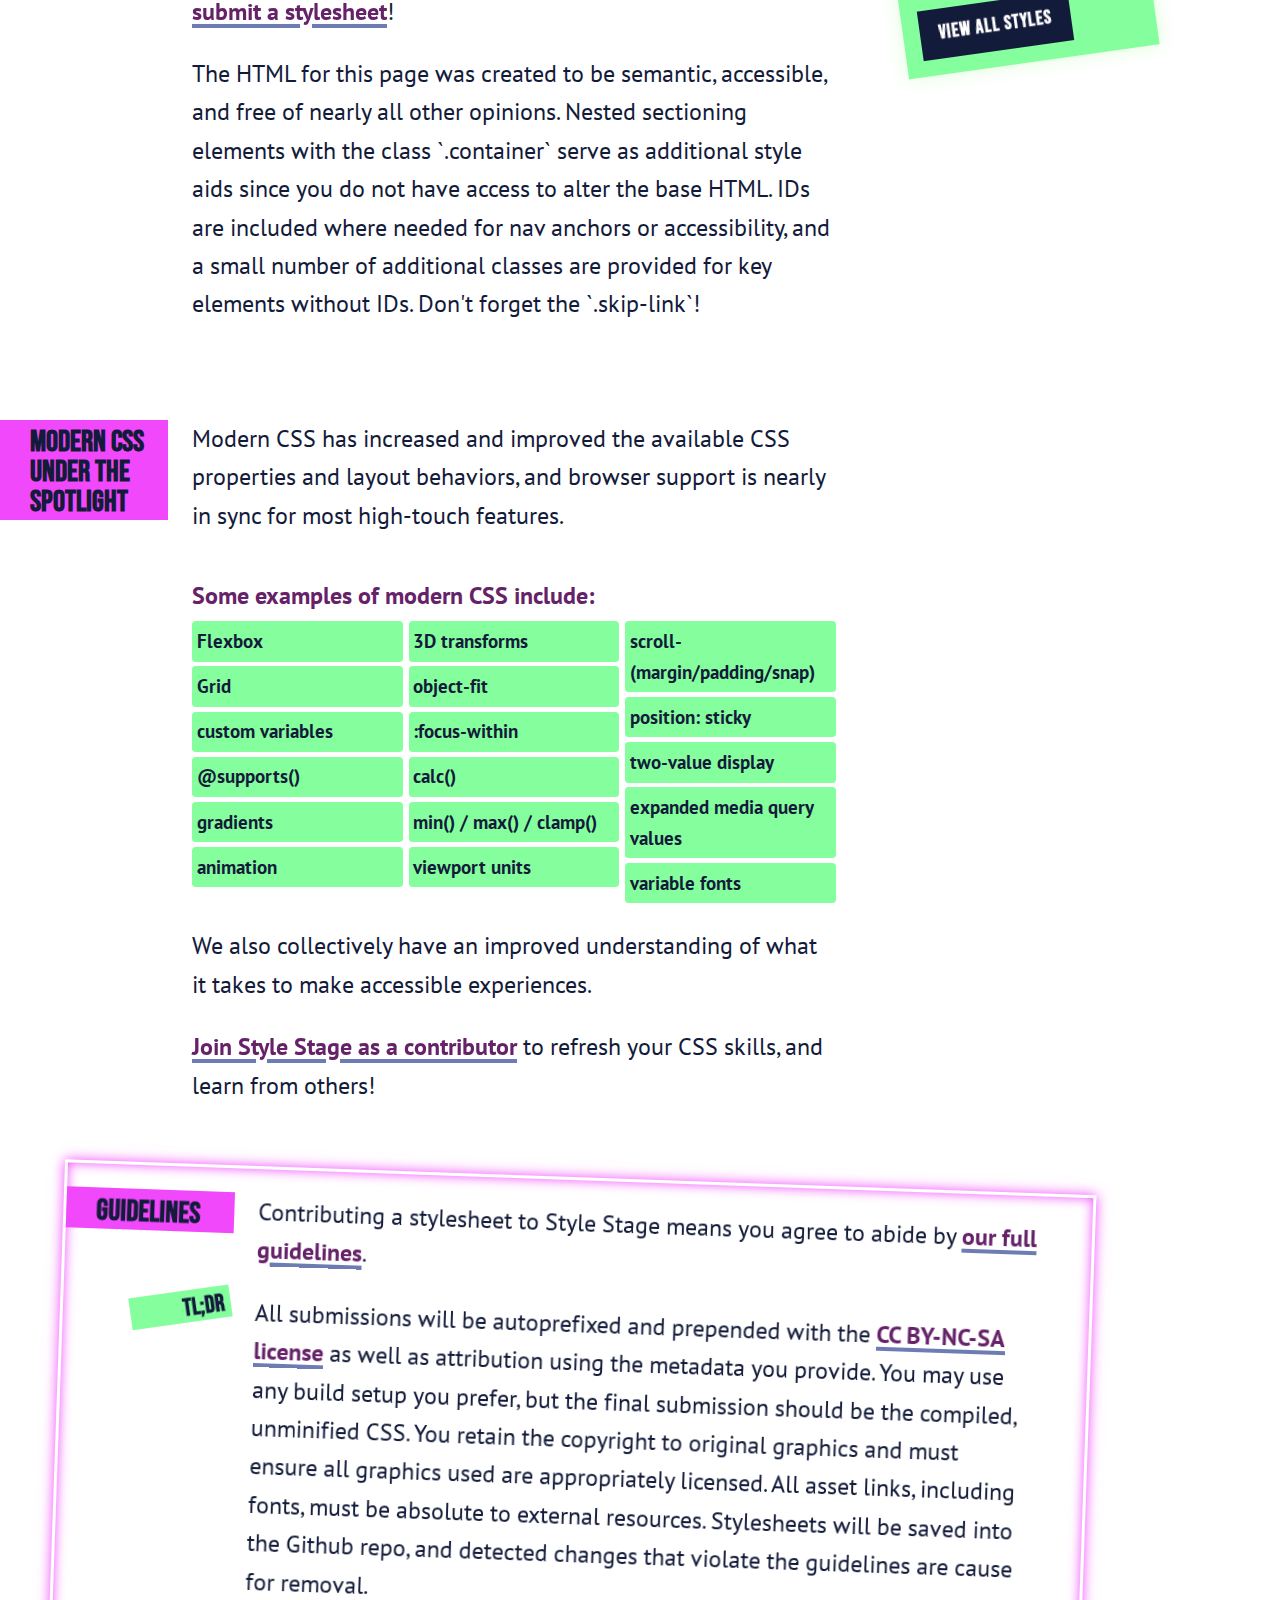
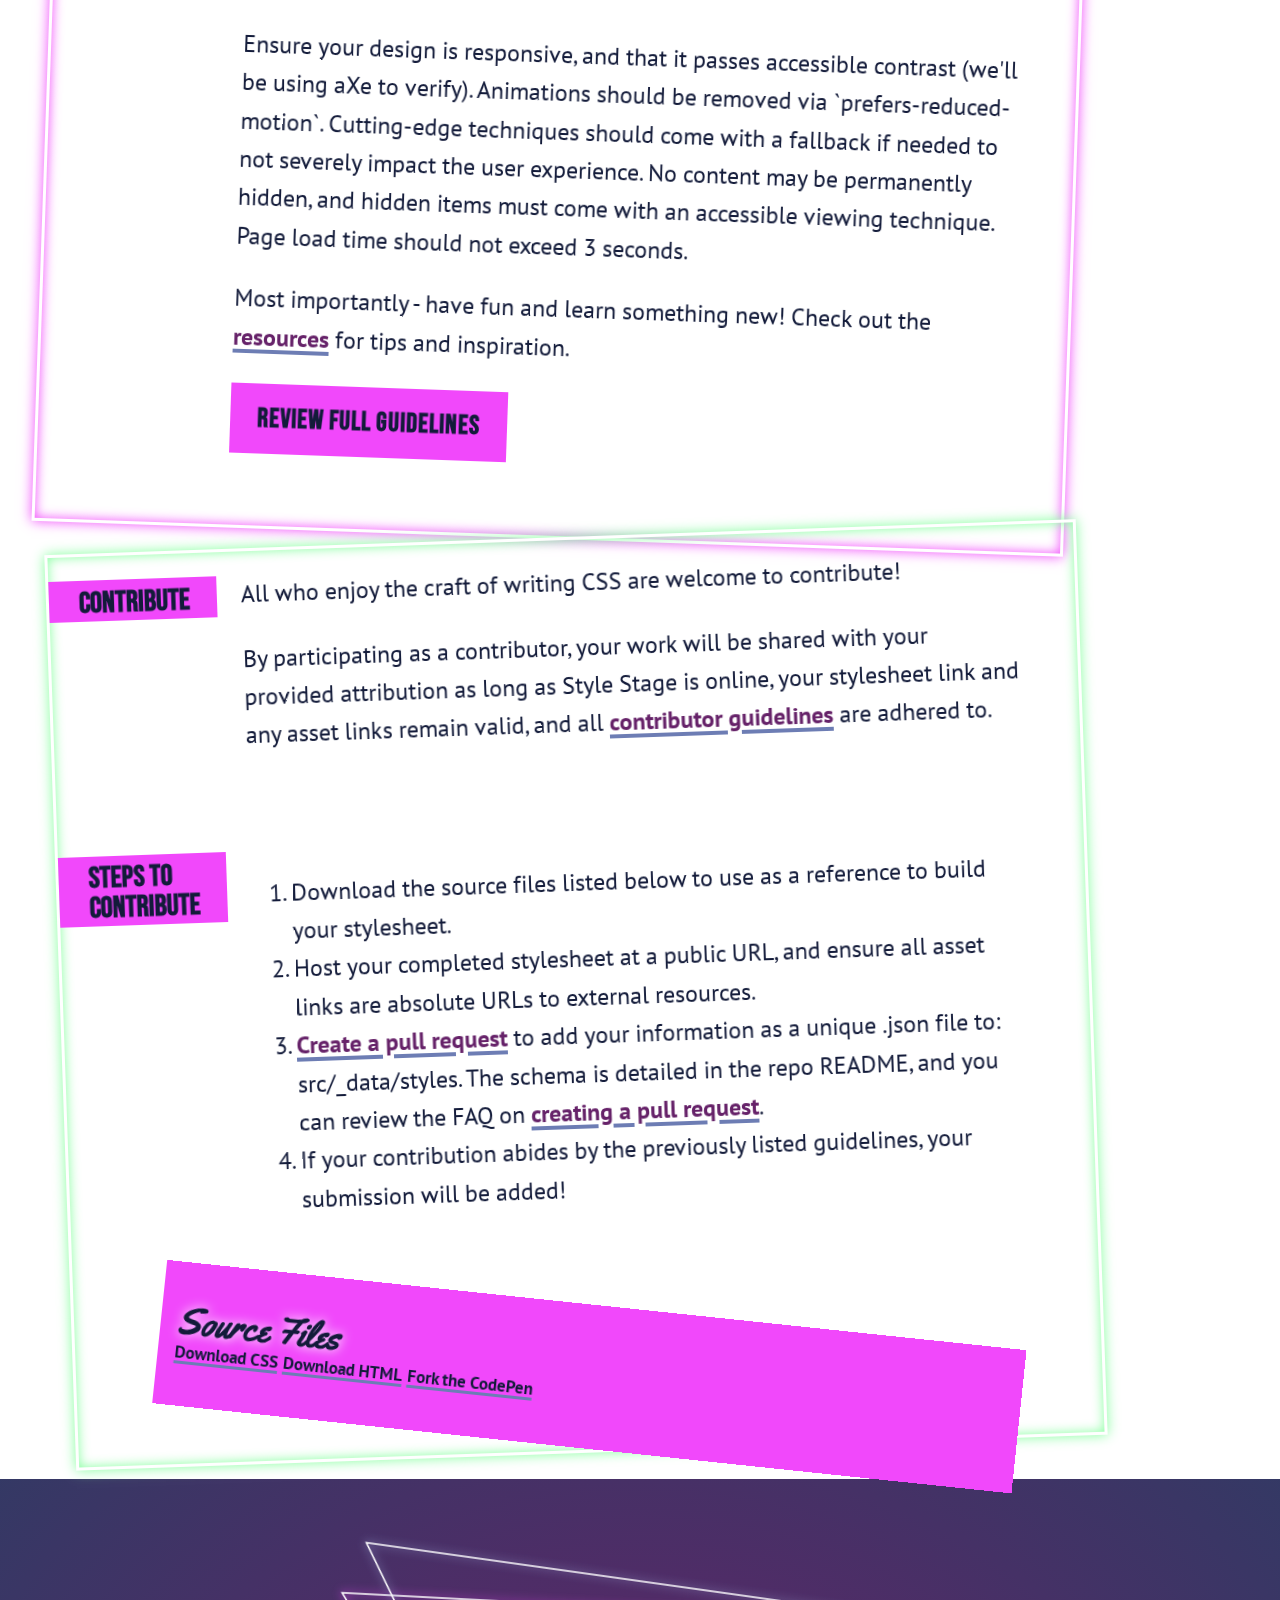
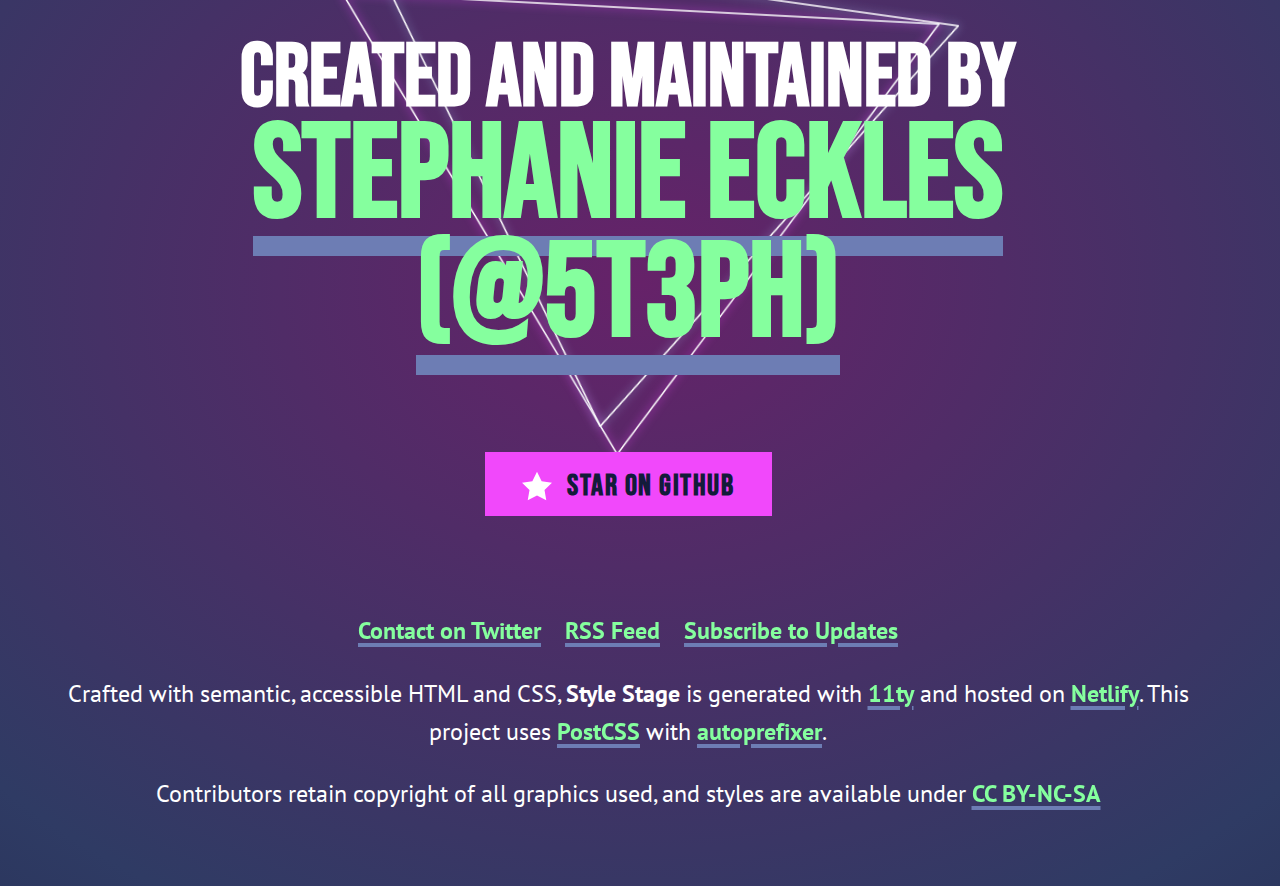
==== commit 32d039c7: "locally hosted fonts" ====
--- a/stylestage.html
+++ b/stylestage.html
@@ -6,13 +6,7 @@
   <meta name="viewport" content="width=device-width, initial-scale=1" />
   <title>[Your Style Title] by Kevin Powell | Style Stage</title>
   <meta name="description" content="[Your optional description]" />
-  <link
-    href="https://fonts.googleapis.com/css2?family=PT+Sans+Narrow:wght@400;700&family=PT+Sans:ital,wght@0,400;0,700;1,400;1,700&display=swap"
-    rel="stylesheet">
-  <link href="https://fonts.googleapis.com/css2?family=Work+Sans:wght@100..900&display=swap" rel="stylesheet">
-  <link href="https://fonts.googleapis.com/css2?family=Bungee+Shade&display=swap" rel="stylesheet">
   <link href="style.css" rel="stylesheet" />
-  <link href="https://fonts.googleapis.com/css2?family=Yellowtail&display=swap" rel="stylesheet">
 </head>
 
 <body>
--- a/style.css
+++ b/style.css
@@ -1,8 +1,57 @@
+@font-face {
+  font-family: "Bebas Neue";
+  font-style: normal;
+  font-weight: 400;
+  src: local(""),
+    url("../assets/bebas-neue-v2-latin-regular.woff2") format("woff2"),
+    url("../assets/bebas-neue-v2-latin-regular.woff") format("woff");
+}
+
+@font-face {
+  font-family: "PT Sans";
+  font-style: normal;
+  font-weight: 400;
+  src: local(""),
+    url("../assets/pt-sans-v12-latin-regular.woff2") format("woff2"),
+    url("../assets/pt-sans-v12-latin-regular.woff") format("woff");
+}
+@font-face {
+  font-family: "PT Sans";
+  font-style: italic;
+  font-weight: 400;
+  src: local(""),
+    url("../assets/pt-sans-v12-latin-italic.woff2") format("woff2"),
+    url("../assets/pt-sans-v12-latin-italic.woff") format("woff");
+}
+
+@font-face {
+  font-family: "PT Sans";
+  font-style: normal;
+  font-weight: 700;
+  src: local(""), url("../assets/pt-sans-v12-latin-700.woff2") format("woff2"),
+    url("../assets/pt-sans-v12-latin-700.woff") format("woff");
+}
+@font-face {
+  font-family: "PT Sans";
+  font-style: italic;
+  font-weight: 700;
+  src: local(""),
+    url("../assets/pt-sans-v12-latin-700italic.woff2") format("woff2"),
+    url("../assets/pt-sans-v12-latin-700italic.woff") format("woff");
+}
+
+@font-face {
+  font-family: "Yellowtail";
+  font-style: normal;
+  font-weight: 400;
+  src: local(""),
+    url("../assets/yellowtail-v11-latin-regular.woff2") format("woff2"),
+    url("../assets/yellowtail-v11-latin-regular.woff") format("woff");
+}
+
 main:focus {
   outline: 0;
 }
-
-/*#region reset  */
 
 /* Box sizing rules */
 *,
@@ -13,11 +62,8 @@
 
 :root {
   --ff-body: "PT Sans", sans-serif;
-  --ff-heading: "Work Sans", cursive;
-  /* --ff-accent: "Bungee Shade", sans-serif; */
-  --ff-accent: 'Yellowtail', cursive;
-;
-
+  --ff-heading: "Bebas Neue", cursive;
+  --ff-accent: "Yellowtail", cursive;
   --fw-normal: 400;
   --fw-bold: 700;
 
@@ -28,16 +74,16 @@
   --clr-primary-500: #131b3a;
 
   --fs-base: 1rem;
-  /* 52ff75 */
   --clr-accent: #85ff9e;
 
   --clr-tertiary: #f148fb;
+  --clr-tertiary-500: #662269;
 
   --clr-light: #fff;
   --clr-dark: #000;
 
-  --clr-gradient: linear-gradient(
-    -225deg,
+  --clr-gradient: radial-gradient(
+    var(--clr-tertiary-500),
     var(--clr-primary-400),
     var(--clr-primary-500)
   );
@@ -115,14 +161,11 @@
 
 html {
   scrollbar-color: var(--clr-primary-400) white;
-  /* scrollbar-width: thin; */
-  /* width: 100vw; */
 }
 
 ::-webkit-scrollbar {
   width: 1em;
   background: var(--clr-primary-200);
-  /* border-left: 1px solid var(--clr-primary-200); */
 }
 
 ::-webkit-scrollbar-thumb {
@@ -143,8 +186,7 @@
   }
 }
 
-/*#endregion  */
-
+/* Selection color */
 ::selection {
   color: var(--clr-dark);
   background: var(--clr-tertiary);
@@ -152,7 +194,6 @@
 
 html {
   overflow-x: hidden;
-
   font-size: 1.25rem;
   font-size: clamp(1rem, 5vw, 1.5rem);
   scroll-padding-top: 7rem;
@@ -165,6 +206,21 @@
   font-family: var(--ff-body);
   line-height: 1.6;
   width: 100vw;
+}
+
+.container {
+  padding: 1rem;
+  max-width: 75ch;
+  margin-left: auto;
+  margin-right: auto;
+}
+
+.skip-link {
+  position: absolute !important;
+  z-index: 100;
+  top: 1em;
+  left: 50%;
+  transform: translateX(-50%);
 }
 
 .skip-link:not(:focus):not(:active) {
@@ -186,64 +242,31 @@
 
 h1 {
   color: transparent;
-  /* color: red; */
-  -webkit-text-stroke: 1px white;
-  background-image: 
-
-    linear-gradient(
-      rgb(9, 112, 197) 0%,
-       #fff 65%, 
-      var(--clr-tertiary) 60%, 
-      #fff
-      );
+  background-image: linear-gradient(
+    rgb(9, 112, 197) 0%,
+    #fff 65%,
+    var(--clr-tertiary) 60%,
+    #fff
+  );
   -webkit-background-clip: text;
   background-clip: text;
-  padding: 0.05em;
-  font-size: clamp(3rem, 1rem + 10vw, 10rem);
+  background-size: 100% 100%;
+  padding: 0.2em 0 0.05em;
+  font-size: clamp(2rem, 1rem + 20vw, 10rem);
   text-transform: uppercase;
   line-height: 0.6;
   text-align: center;
   position: relative;
   z-index: 1;
-  letter-spacing: -0.025em;
-  margin-bottom: .25em;
-}
-header {position: relative; z-index: 0;}
-header::before,
-header::after {
-  --fill: red;
-  content: '';
-  background: url('data:image/svg+xml;utf8, <svg width="800" height="600" xmlns="http://www.w3.org/2000/svg"><path d="m0.75,596.12492l398.49999,-595.37492l398.49999,595.37492l-796.99997,0z" stroke-width="2" stroke="white" fill="none" /></svg>') no-repeat;
-  position: absolute;
-  background-size: contain;
-  background-position: center center;
-  display: block;
-  top: 5rem;
-  left: 50%;
-  bottom: 6rem;
-  width: min(70vw, 25rem);
-  z-index: -1;
-  /* mix-blend-mode: multiply; */
-}
-
-header::before {
-  transform: rotate(183deg) translateX(50%);
-  filter: drop-shadow(0 0 5px var(--clr-tertiary)); 
-
-}
-
-header::after {
-  transform: rotate(188deg) translateX(50%);
-  filter: drop-shadow(0 0 5px var(--clr-primary-100)); 
-}
-
-
+  margin-bottom: 1rem;
+  margin-top: auto;
+}
 
 h1 + h2 {
   font-size: clamp(2rem, 20vw, 2.5rem);
   line-height: 1;
   color: var(--clr-light);
-  text-shadow: 0 0 .25em var(--clr-tertiary);
+  text-shadow: 0 0 0.25em var(--clr-tertiary);
   margin-top: 0;
   margin-bottom: 3rem;
   padding: 0 1em;
@@ -264,33 +287,64 @@
 
 a:hover,
 a:focus {
-  color: #fff;
+  color: var(--clr-light);
   text-decoration-color: var(--clr-tertiary);
+}
+
+.link-github {
+  display: inline-flex;
+  align-items: center;
+  gap: 0.5em;
+  text-decoration: none;
+  font-family: var(--ff-heading);
+  font-size: 1.25rem;
+  font-weight: var(--fw-bold);
+  letter-spacing: 1.5px;
+  background: var(--clr-tertiary);
+  color: var(--clr-primary-500) !important;
+  padding: 0.65em 1.25em 0.5em;
+  position: relative;
+  line-height: 1;
+}
+
+.link-github span {
+  display: flex;
+  width: 1em;
+}
+
+.link-github svg {
+  width: 1em;
+  fill: white;
+}
+
+.link-github:hover,
+.link-github:focus {
+  background: var(--clr-primary-500);
+  color: var(--clr-accent) !important;
+  outline: 2px solid var(--clr-accent);
+  outline-offset: 2px;
+}
+
+.link-github:hover svg,
+.link-github:focus svg {
+  filter: drop-shadow(0 0 5px white);
 }
 
 section {
   margin-bottom: 2em;
 }
 
-article h2 {
+article h2,
+article h3 {
   font-size: 2rem;
   line-height: 1;
-  background: var(--clr-primary-400);
-  color: var(--clr-light);
+  background: var(--clr-tertiary);
+  color: var(--clr-primary-500);
   align-self: start;
-  padding: 0.25em;
-  border-radius: 0.25em;
-}
-
-.container {
-  padding: 1rem;
-  max-width: 75ch;
-  margin-left: auto;
-  margin-right: auto;
+  padding: 0.25em 0.25em 0.1em 0.25em;
 }
 
 header {
-  background-image: var(--clr-gradient);
   text-align: center;
   min-height: 100vh;
   display: flex;
@@ -298,15 +352,86 @@
   overflow: hidden;
 }
 
-
-
 header h2 {
   font-family: var(--ff-accent);
 }
 
 header a {
-  color: var(--clr-light);
-  opacity: 0.8;
+  color: var(--clr-tertiary) !important;
+}
+header a:hover,
+header a:focus {
+  color: var(--clr-accent) !important;
+}
+
+header p {
+  margin-top: auto;
+  margin-bottom: 0.5em;
+}
+
+header,
+.page-footer {
+  background-image: var(--clr-gradient);
+  background-position: 50% 60%;
+  background-size: 200% 200%;
+  animation: bg-animation ease-in-out 5000ms alternate infinite;
+}
+
+@keyframes bg-animation {
+  from {
+    background-size: 100% 100%;
+  }
+  to {
+    background-size: 200% 200%;
+  }
+}
+
+header,
+.page-footer p:first-of-type {
+  position: relative;
+  z-index: 0;
+}
+
+header::before,
+header::after,
+.page-footer p:first-of-type::before,
+.page-footer p:first-of-type::after {
+  content: "";
+  background: url('data:image/svg+xml;utf8, <svg width="800" height="600" xmlns="http://www.w3.org/2000/svg"><path d="m0.75,596.12492l398.49999,-595.37492l398.49999,595.37492l-796.99997,0z" stroke-width="2" stroke="white" fill="none" /></svg>')
+    no-repeat;
+  position: absolute;
+  background-size: contain;
+  background-position: center center;
+  display: block;
+  left: 50%;
+  width: min(70vw, 25rem);
+  z-index: -1;
+  /* mix-blend-mode: multiply; */
+}
+
+header::before,
+header::after {
+  top: 2rem;
+  bottom: 6rem;
+  background-position: center center;
+}
+
+.page-footer p:first-of-type::before,
+.page-footer p:first-of-type::after {
+  top: -1rem;
+  bottom: -5rem;
+}
+
+header::before,
+.page-footer p:first-of-type::before {
+  transform: rotate(183deg) translateX(50%);
+  filter: drop-shadow(0 0 5px var(--clr-tertiary));
+}
+
+header::after,
+.page-footer p:first-of-type::after {
+  transform: rotate(188deg) translateX(50%);
+  filter: drop-shadow(0 0 5px var(--clr-primary-100));
 }
 
 nav {
@@ -327,50 +452,28 @@
 }
 
 nav ul {
+  font-size: 0.8rem;
   list-style: none;
   padding: 0;
   margin: 0;
   display: flex;
+  gap: 0.75em;
+  flex-wrap: wrap;
   justify-content: space-evenly;
+}
+
+nav li {
+  margin: 0.25em;
 }
 
 nav a {
   color: var(--clr-light);
-}
-
-nav a::before,
-nav a::after {
-  display: none;
+  text-decoration: none;
 }
 
 nav a:hover,
 nav a:focus {
   color: var(--clr-primary-200);
-}
-
-.link-github {
-  display: inline-flex;
-  align-items: center;
-  gap: 0.5em;
-  background: var(--clr-accent);
-  padding: 0.5em 1.25em;
-  /* line-height: 1; */
-}
-
-.link-github span {
-  display: flex;
-  width: 1em;
-}
-
-.link-github svg {
-  width: 1em;
-  fill: #ffe600;
-}
-
-.link-github:hover,
-.link-github:focus {
-  background: var(--clr-light);
-  color: var(--clr-accent);
 }
 
 #about ul {
@@ -378,7 +481,6 @@
   list-style: none;
   margin: 0;
   padding: 0;
-  /* display: grid; */
   columns: 8em 4;
   gap: var(--gap);
 }
@@ -393,14 +495,221 @@
   margin-bottom: var(--gap);
   border-radius: 0.2em;
   break-inside: avoid;
-  /* overflow-wrap: break-word; */
 }
 
 #about section:nth-of-type(2) p:nth-of-type(2) {
   font-weight: var(--fw-bold);
   color: var(--clr-accent);
-}
-
+  line-height: 1.1;
+  margin: 2em 0 0.5em;
+}
+
+#contribute {
+  transform: rotate(-2deg) translate(-0.25em);
+  border: 3px solid white;
+  box-shadow: 0 0 0.5em var(--clr-accent), inset 0 0 0.5em var(--clr-accent);
+}
+
+#styles,
+#files,
+.profile {
+  margin: 0 auto;
+  font-size: 0.7rem;
+}
+
+#styles,
+.profile {
+  max-width: max-content;
+}
+
+#styles h2,
+#files h3,
+.profile h4 {
+  font-family: var(--ff-accent);
+  font-size: 1.5rem;
+  line-height: 1;
+  text-shadow: 0 0 0.5rem var(--clr-tertiary);
+}
+
+#styles h2,
+#files h3 {
+  text-shadow: 0 0 0.5rem var(--clr-light);
+}
+
+#files h3 {
+  position: static;
+  padding: 0;
+}
+
+#styles {
+  background: var(--clr-accent);
+  color: var(--clr-primary-500);
+  padding: 1em;
+  transform: rotate(-8deg);
+  box-shadow: 0 0em 1em rgba(192, 255, 180, 0.5);
+  position: relative;
+}
+
+#styles::after {
+  opacity: 0;
+  content: "";
+  position: absolute;
+  top: 0;
+  bottom: 0;
+  right: 0;
+  left: 0;
+  z-index: -1;
+  box-shadow: 0 0em 2em rgba(192, 255, 180, 0.5);
+  transition: opacity 250ms linear;
+}
+
+#styles:hover::after {
+  opacity: 1;
+}
+
+#styles a,
+#files a {
+  color: inherit;
+}
+
+#styles a:hover,
+#styles a:focus {
+  text-decoration-color: var(--clr-light);
+}
+
+#styles .container {
+  padding: 0;
+}
+
+#styles li {
+  margin-top: 0.5em;
+}
+
+#files,
+.profile {
+  background: var(--clr-primary-400);
+  padding: 1em;
+  position: relative;
+}
+
+.profile {
+  transform: rotate(3deg);
+}
+
+.profile ul {
+  list-style: none;
+  padding: 0;
+}
+
+.profile li {
+  padding: 0.125em 0.25em;
+  width: max-content;
+}
+
+.profile a {
+  font-weight: 400;
+}
+
+.profile > .container > a:hover,
+.profile > .container > a:focus,
+#guidelines > .container > a:hover,
+#guidelines > .container > a:focus {
+  background: var(--clr-accent);
+}
+
+.profile span:first-child {
+  font-weight: 700;
+  font-family: var(--ff-heading);
+  color: var(--clr-primary-100);
+  letter-spacing: 1px;
+  font-size: 1.2em;
+}
+
+.profile > .container > a,
+#guidelines > .container > a,
+.link-allstyles {
+  display: inline-block;
+  background: var(--clr-tertiary);
+  padding: 0.5em 1em;
+  text-decoration: none;
+  color: var(--clr-primary-500);
+  font-family: var(--ff-heading);
+  font-size: 1.125em;
+  font-weight: 700;
+  letter-spacing: 1px;
+  justify-self: start;
+}
+
+.link-allstyles {
+  background: var(--clr-primary-500);
+  color: var(--clr-light) !important;
+  margin-top: 1em;
+}
+.link-allstyles:hover,
+.link-allstyles:focus {
+  background: var(--clr-primary-300);
+  margin-top: 1em;
+}
+
+#files {
+  background: var(--clr-tertiary);
+  color: var(--clr-primary-500);
+  transform: rotate(-4deg);
+}
+
+#files a:hover,
+#files a:focus {
+  color: var(--clr-accent);
+  text-decoration-color: var(--clr-accent);
+}
+
+#guidelines {
+  border: 3px solid white;
+  box-shadow: 0 0 0.5em var(--clr-tertiary), inset 0 0 0.5em var(--clr-tertiary);
+}
+
+#guidelines h3 {
+  background: var(--clr-accent);
+  font-size: 1rem;
+}
+
+footer p {
+  margin-top: 1em;
+}
+
+.page-footer {
+  text-align: center;
+  padding: 2em;
+}
+
+.page-footer p:first-of-type {
+  font-size: clamp(1.5rem, 1rem + 5vw, 4rem);
+  line-height: 0.9;
+  font-family: var(--ff-heading);
+  font-weight: var(--fw-bold);
+}
+
+.page-footer p:first-of-type a {
+  display: block;
+  font-size: 1.5em;
+}
+
+.page-footer ul {
+  list-style: none;
+  padding: 0;
+  display: flex;
+  justify-content: center;
+  flex-wrap: wrap;
+  gap: 1em;
+}
+
+.page-footer li:nth-of-type(2) {
+  order: -1;
+  flex-basis: 100%;
+  margin: 3rem 0;
+}
+
+/* media query */
 @media (min-width: 60em) {
   body {
     display: grid;
@@ -445,7 +754,13 @@
   header .container {
     margin-left: auto;
     margin-right: auto;
+    padding-bottom: 4rem;
     max-width: 75ch;
+    min-height: 100vh;
+    display: flex;
+    flex-direction: column;
+    align-items: center;
+    justify-content: center;
   }
 
   article > .container {
@@ -454,24 +769,64 @@
     grid-template-columns: 7rem minmax(7em, 60ch);
   }
 
-  article h2 {
+  article h2,
+  article h3 {
     grid-column: 1 / 2;
     position: sticky;
     top: 7rem;
-    font-size: 1rem;
-    border-radius: 0 0.25em 0.25em 0;
+    font-size: 1.25rem;
     padding-left: 1em;
   }
 
-  article *:not(h2) {
+  article *:not(h2):not(h3) {
     grid-column: 2 / 3;
   }
 
   article p:first-of-type {
     margin: 0;
   }
-}
-/* @media (prefers-reduced-motion: no-preference) {
+
+  #contribute {
+    transform: rotate(-2deg) translateX(2.5em);
+  }
+
+  #styles,
+  .profile {
+    margin: 0 -1em;
+  }
+
+  #guidelines {
+    transform: rotate(2deg);
+    margin-left: 2em;
+  }
+
+  #guidelines h2 {
+    margin-bottom: 1.2rem;
+  }
+
+  #guidelines h3 {
+    top: 8.75rem;
+    left: 1rem;
+    width: 60%;
+    margin-left: auto;
+    background: var(--clr-accent);
+    font-size: 1rem;
+    text-align: right;
+    transform: rotate(-10deg);
+  }
+
+  #files {
+    transform: rotate(8deg);
+    max-width: 36rem;
+  }
+
+  article:not(#about) {
+    width: 120%;
+  }
+}
+
+/* modifications for prefers-reduced-motion */
+@media (prefers-reduced-motion: no-preference) {
   header {
     animation: intro 2s forwards;
   }
@@ -497,7 +852,7 @@
   }
   header .container a {
     animation-delay: 2.1s;
-  } */
+  }
 
   @keyframes intro {
     0% {
@@ -532,23 +887,18 @@
     }
     60% {
       transform: translate(0, 0);
-      margin-left: 0;
     }
     62% {
       transform: translate(0, 0) rotate(-8deg);
-      margin-left: 0;
     }
     74% {
       transform: translate(0, -10%) rotate(-8deg);
-      margin-left: 0%;
     }
     74% {
       transform: translate(0, -10%) rotate(-8deg);
-      margin-left: 0%;
     }
     100% {
-      transform: translate(-50%, 0) rotate(0);
-      margin-left: 50%;
+      transform: translate(0, 0) rotate(0);
     }
   }
 
@@ -568,104 +918,59 @@
   }
 }
 
+/* different color scheme for light mode */
 @media (prefers-color-scheme: light) {
-  :root {
-    --clr-primary-500: #9dace0;
-    --clr-primary-400: #6d7db4;
-    --clr-primary-300: #4f5c8d;
-    --clr-primary-200: #2f3b64;
-    --clr-primary-100: #131b3a;
-
-    --clr-accent: red;
-  }
-}
-
-#styles,
-.profile {
-  max-width: max-content;
-  margin: 0 auto;
-}
-
-#styles {
-  background: var(--clr-accent);
-  color: var(--clr-primary-500);
-  padding: 1em;
-  transform: rotate(-8deg);
-  box-shadow: 0 0em 1em rgba(192, 255, 180, 0.5);
-  position: relative;
-  /* outline: 1px solid var(--clr-tertiary);
-  outline-offset: 0.25em; */
-}
-
-#styles::after {
-  opacity: 0;
-  content: "";
-  position: absolute;
-  top: 0;
-  bottom: 0;
-  right: 0;
-  left: 0;
-  z-index: -1;
-  box-shadow: 0 0em 2em rgba(192, 255, 180, 0.5);
-  transition: opacity 250ms linear;
-}
-
-#styles:hover::after {
-  opacity: 1;
-}
-
-#styles a,
-#files a {
-  color: inherit;
-}
-
-#styles a:hover,
-#styles a:focus {
-  text-decoration-color: var(--clr-light);
-}
-
-#styles .container {
-  padding: 0;
-}
-
-#files,
-.profile {
-  background: var(--clr-primary-400);
-  /* color: var(--clr-primary-500); */
-  padding: 1em;
-  transform: rotate(3deg);
-  position: relative;
-}
-
-#files {
-  background: var(--clr-tertiary);
-  color: var(--clr-primary-500);
-  transform: rotate(-4deg);
-  width: 15em;
-}
-
-#files a:hover,
-#files a:focus {
-  color: var(--clr-accent);
-  text-decoration-color: var(--clr-accent);
-}
-
-@media (min-width: 60em) {
-  #styles,
+  /* :root {
+    --clr-dark: #fff;
+    --clr-light: #000;
+  } */
+
+  body {
+    background: var(--clr-light);
+    color: var(--clr-primary-500);
+  }
+  a:not(.link-github) {
+    color: var(--clr-tertiary-500);
+    font-weight: var(--fw-bold);
+  }
+
+  a:hover,
+  a:focus {
+    color: var(--clr-tertiary);
+    text-decoration-color: var(--clr-tertiary);
+  }
+
+  nav a {
+    color: var(--clr-accent) !important;
+  }
+
+  header {
+    color: var(--clr-light);
+  }
+
   .profile {
-    margin: 0 -1em;
-  }
-
-  #files {
-    margin-left: 3em;
-  }
-}
-
-footer:not(#files) {
-  background: var(--clr-primary-400);
-  padding: 2em;
-}
-
-footer p {
-  margin-top: 1em;
-}
+    color: var(--clr-light);
+  }
+
+  .profile a {
+    color: var(--clr-accent);
+  }
+
+  #about section:nth-of-type(2) p:nth-of-type(2) {
+    font-weight: var(--fw-bold);
+    color: var(--clr-tertiary-500);
+  }
+
+  .page-footer {
+    color: var(--clr-light);
+  }
+
+  .page-footer a {
+    color: var(--clr-accent);
+  }
+
+  .page-footer p:first-of-type a {
+    display: block;
+    font-size: 1.5em;
+  }
+}
